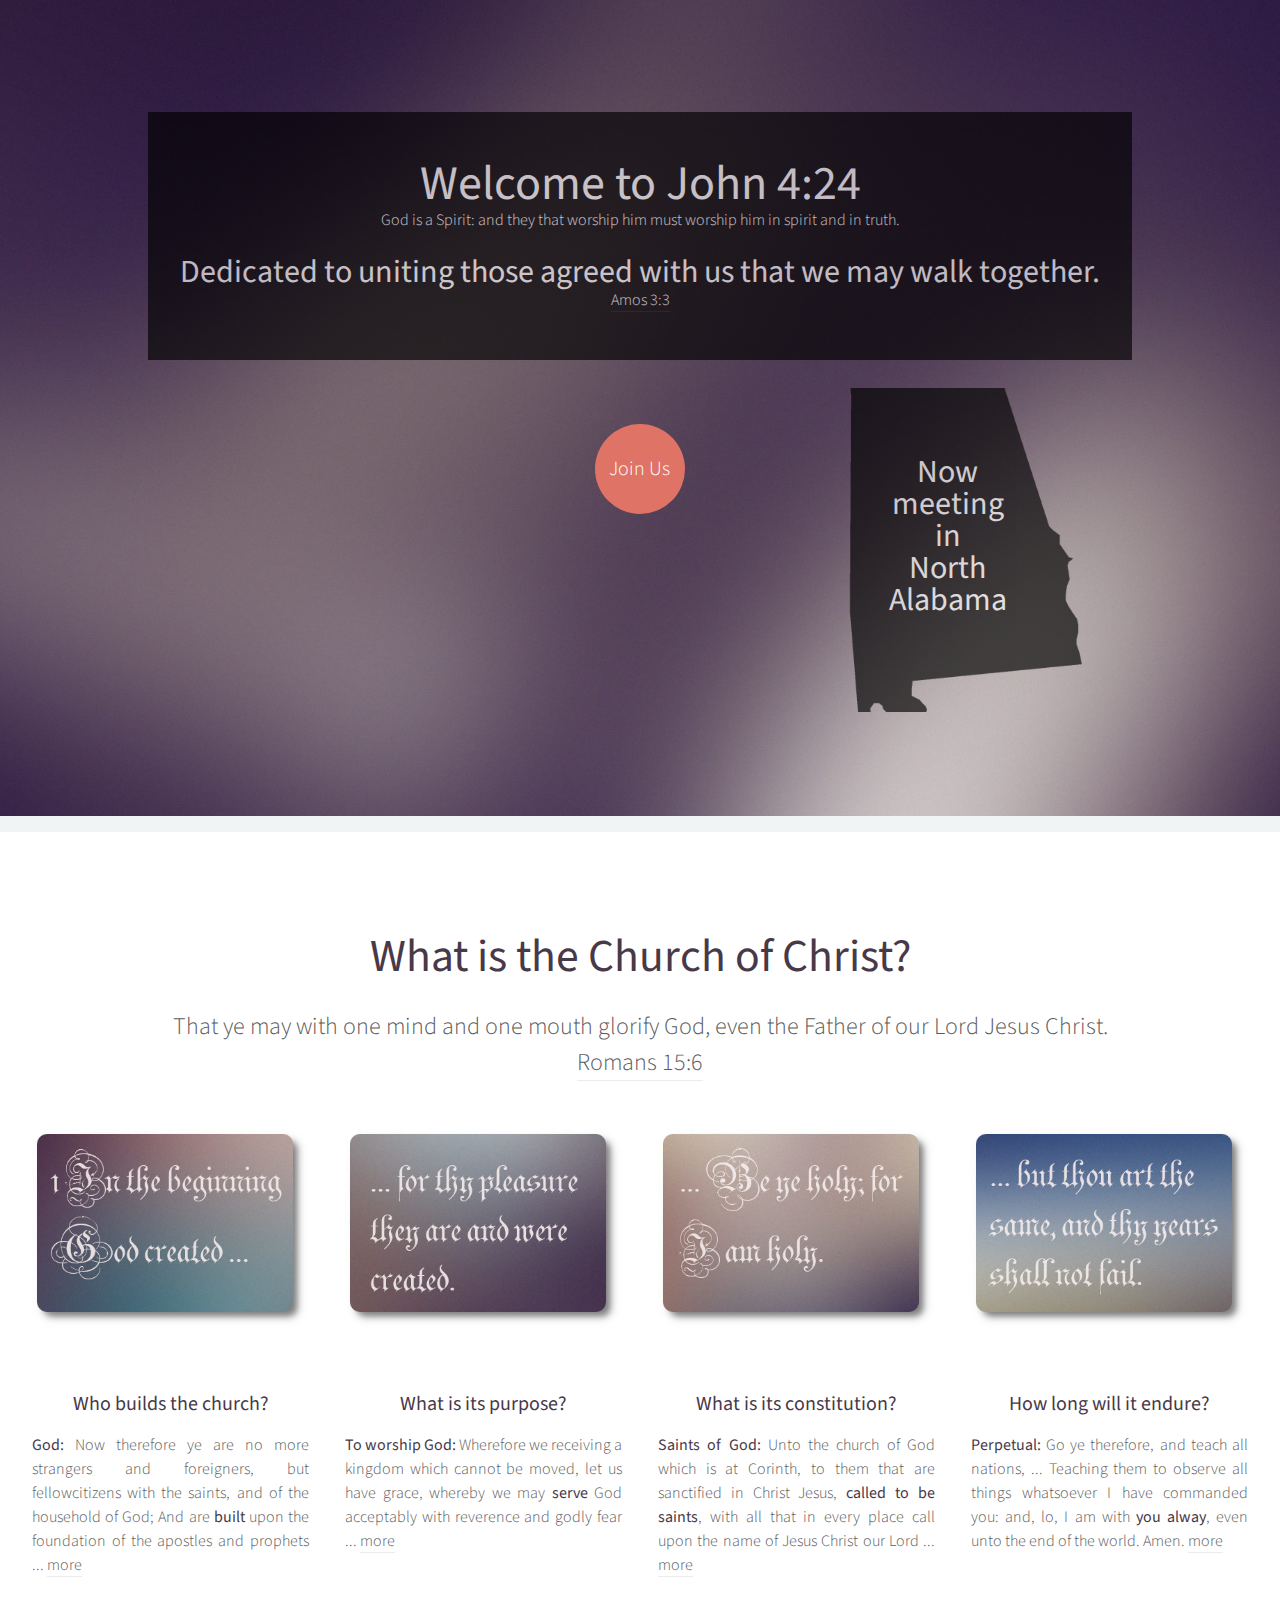
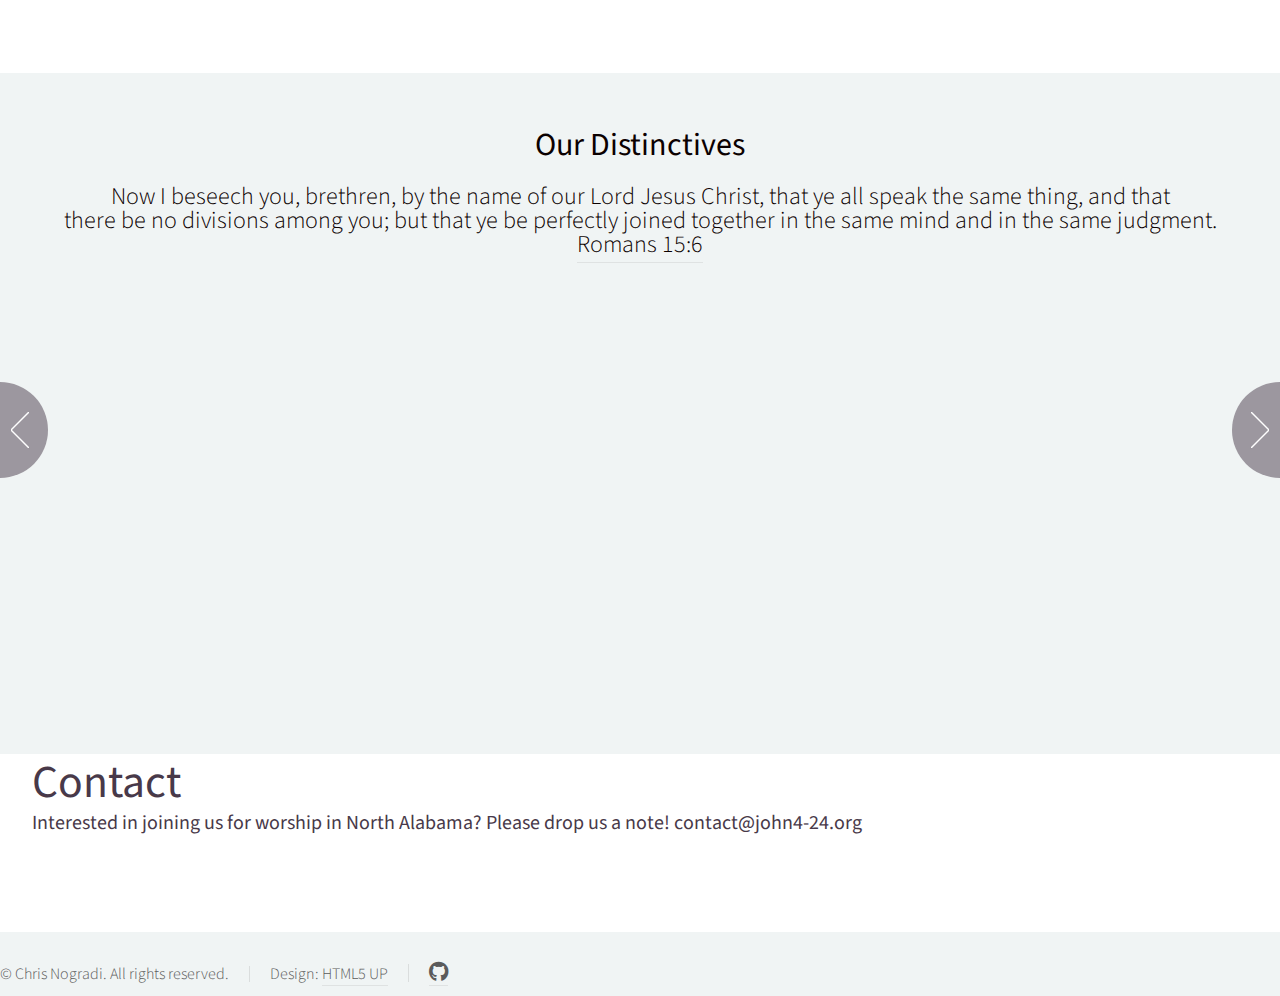
==== index.html @ f0d74b23 "Add regulative section" ====
<!DOCTYPE HTML>
<!--
	Helios by HTML5 UP
	html5up.net | @ajlkn
	Free for personal and commercial use under the CCA 3.0 license (html5up.net/license)
-->
<html>
	<head>
		<title>John 4:24</title>
		<meta charset="utf-8" />
		<meta name="viewport" content="width=device-width, initial-scale=1, user-scalable=no" />
		<link rel="stylesheet" href="assets/css/main.css" />
		<noscript><link rel="stylesheet" href="assets/css/noscript.css" /></noscript>
	</head>
	<body class="is-preload">
		<div id="page-wrapper">

			<!-- Header -->
				<header id="header">

					<!-- Inner -->
					<div class="content">
						
						<div class="inner">
						<h1><a href="index.html" id="logo">Welcome to John 4:24</a></h1>
						God is a Spirit: and they that worship him must worship him in spirit and in truth.
						<br><br>
						<h2>
						Dedicated to uniting those agreed with us that we may walk together.
						</h2>
						<a href="https://www.biblegateway.com/passage/?search=Amos%203%3A3&version=KJV">Amos 3:3</a>
						
						
						</div>
							<footer>
								

									<div class="row">	
															
										<article class="col-4 col-01-mobile special">
											<p/>
										</article>
										<article class="col-4 col-5-mobile special">
											<a href="#features" class="button circled scrolly">Join Us</a>
										</article>
										<article class="col-4 col-6-mobile special meeting">
											<h2><br>Now<br>meeting<br>in<br>North<br>Alabama<br><br><br><br></h2>
										</article>
								</div>
							</footer>
						</div>
						<br><br><br>
					</header>

				
				<!-- Features -->
				<div class="wrapper style1">
					<section id="features" class="container special">
						<header>
							<h2>What is the Church of Christ?</h2>
							<p>That ye may with one mind and one mouth glorify God, even the Father of our Lord Jesus Christ.<br>
							<a href="https://www.biblegateway.com/passage/?search=Romans%2015%3A6&version=KJV">Romans 15:6</a>
						</p>
						</header>
						<div id="hiden_articles" class="row">
							<article id="origin" class="col-3 col-12-mobile special">
								<header>
									<h3><a href="#features">Origin</a></h3>
								</header>
								<p>
									<strong>Built by God:</strong><br> 
									Now therefore ye are no more strangers and foreigners, but fellowcitizens with the saints, and of the household of God; And are <strong>built</strong> upon the foundation of the apostles and prophets, Jesus Christ himself being the chief corner stone; In whom all the building fitly framed together groweth unto an holy temple in the Lord: In whom ye also are <strong>builded</strong> together for an habitation of God through the Spirit.
									<a href="https://www.biblegateway.com/passage/?search=Ephesians%202%3A19-22&version=KJV">Ephesians 2:19-22</a><br>
									<hr>And the Lord <strong>added</strong> to the church daily such as should be saved.
									<a href="https://www.biblegateway.com/passage/?search=Acts%202%3A47&version=KJV">Acts 2:47</a><br>
									<hr>To whom coming, as unto a living stone, disallowed indeed of men, but chosen of God, and precious, Ye also, as lively stones, are <strong>built</strong> up a spiritual house, an holy priesthood, to offer up spiritual sacrifices, acceptable to God by Jesus Christ.
									<a href="https://www.biblegateway.com/passage/?search=1%20Peter%202%3A5&version=KJV">1 Peter 2:5</a><br>
									<hr>But ye are a chosen generation, a royal priesthood, an holy nation, a peculiar people; that ye should shew forth the praises of him who hath <strong>called</strong> you out of darkness into his marvellous light: Which in time past were not a people, but are now the people of God: which had not obtained mercy, but now have obtained mercy.
									<a href="https://www.biblegateway.com/passage/?search=1%20Peter%202%3A9-10&version=KJV">1 Peter 2:9-10</a><br>
									<hr>Looking unto Jesus the <strong>author</strong> and finisher of our faith;
									<a href="https://www.biblegateway.com/passage/?search=Hebrews%2012%3A2&version=KJV">Hebrews 12:2</a><br>
									<hr>For we are his workmanship, <strong>created</strong> in Christ Jesus unto good works, which God hath before ordained that we should walk in them.
									<a href="https://www.biblegateway.com/passage/?search=Ephesians%202%3A10&version=KJV">Ephesians 2:10</a><br>
								</p>
							</article>
							<article id="purpose" class="col-3 col-12-mobile special">
								<header>
									<h3><a href="#purpose">Purpose</a></h3>
								</header>
								<p>
									<strong>To worship God:</strong><br>
									Wherefore we receiving a kingdom which cannot be moved, let us have grace, whereby we may <strong>serve</strong> God acceptably with reverence and godly fear: For our God is a consuming fire.
									<a href="https://www.biblegateway.com/passage/?search=Hebrews%2012%3A28-29&version=KJV">Hebrews 12:28-29</a><br>
									<hr>But the hour cometh, and now is, when the true worshippers shall worship the Father in spirit and in truth: for the Father seeketh such to <strong>worship</strong> him. God is a Spirit: and they that worship him must worship him in spirit and in truth.
									<a href="https://www.biblegateway.com/passage/?search=John%204%3A23-24&version=KJV">John 4:23-24</a><br>
									<hr>Thou art worthy, O Lord, to receive glory and honour and power: for thou hast created all things, and <strong>for thy pleasure</strong> they are and were created.
								    <a href="https://www.biblegateway.com/passage/?search=Revelation%204%3A11&version=KJV">Revelation 4:11</a><br>
									<hr>Thou shalt worship the Lord thy God, and him only shalt thou serve.
									<a href="https://www.biblegateway.com/passage/?search=Matthew%204%3A10&version=KJV">Matthew 4:10</a><br>
									</p>
							</article>
							<article id="constitution" class="col-3 col-12-mobile special">
								<header>
									<h3><a href="#constitution">Constitution</a></h3>
								</header>
								<p>
									<strong>Saints of God:</strong><br>
									Unto the church of God which is at Corinth, to them that are sanctified in Christ Jesus, <strong>called to be saints</strong>, with all that in every place call upon the name of Jesus Christ our Lord.
									<a href="https://www.biblegateway.com/passage/?search=1%20Corinthians%201%3A2&version=KJV">1 Corinthians 1:2</a><br>
									<hr>For by grace are ye saved through faith; and that not of yourselves: it is the gift of God: Not of works, lest any man should boast. For <strong>we</strong> are his workmanship, <stong>created</stong> in Christ Jesus <strong>unto good works</strong>, which God hath before ordained that we should walk in them.
								    <a href="https://www.biblegateway.com/passage/?search=Ephesians%202%3A8-10&version=KJV">Ephesians 2:8-10</a><br>
									<hr>Now therefore ye are no more strangers and foreigners, but fellowcitizens with the <strong>saints</strong>, and of the household of God;
									<a href="https://www.biblegateway.com/passage/?search=Ephesians%202%3A19&version=KJV">Ephesians 2:19</a><br>
									<hr>Purge out therefore the old leaven, that ye may be a new lump, as <strong>ye are unleavened</strong>. For even Christ our passover is sacrificed for us: Therefore let us keep the feast, not with old leaven, neither with the leaven of malice and wickedness; but with the unleavened bread of sincerity and truth.
									<a href="https://www.biblegateway.com/passage/?search=1%20Corinthians%205%3A7-8&version=KJV">1 Corinthians 5:7-8</a><br>
								</p>
							</article>
							<article id="duration" class="col-3 col-12-mobile special">
								<header>
									<h3><a href="#duration">Duration</a></h3>
								</header>
								<p>
									<strong>Perpetual:</strong><br>
									Go ye therefore, and teach all nations, baptizing them in the name of the Father, and of the Son, and of the Holy Ghost: Teaching them to observe all things whatsoever I have commanded you: and, lo, I am with <strong>you alway</strong>, even unto the end of the world. Amen.
									<a href="https://www.biblegateway.com/passage/?search=Matthew%2028%3A19-20&version=KJV">Matthew 28:19-20</a><br>
									<hr>And I say also unto thee, That thou art Peter, and upon this rock I will build <strong>my church</strong>; and the gates of hell shall <strong>not prevail against it</strong>. And I will give unto thee the keys of the kingdom of heaven: and whatsoever thou shalt bind on earth shall be bound in heaven: and whatsoever thou shalt loose on earth shall be loosed in heaven.
									<a href="https://www.biblegateway.com/passage/?search=Matthew%2016%3A18&version=KJV">Matthew 16:18</a><br>
									<hr>After the same manner also he took the cup, when he had supped, saying, This cup is the new testament in my blood: this do ye, as oft as ye drink it, in remembrance of me. For as often as ye eat this bread, and drink this cup, ye do shew the Lord's death <strong>till he come</strong>.
									<a href="https://www.biblegateway.com/passage/?search=1%20Corithians%2011%3A25&version=KJV">1 Corinthians 11:25</a><br>
									<hr>Unto him be glory in the church by Christ Jesus throughout all ages, <strong>world without end</strong>. Amen.
									<a href="https://www.biblegateway.com/passage/?search=Ephesians%203%3A21&version=KJV">Ephesians 3:21</a><br>
									<hr>But <strong>ye</strong> are come unto mount Sion, and unto the city of the living God, the heavenly Jerusalem, and to an innumerable company of angels, To the general assembly and church of the firstborn, which are written in heaven, and to God the Judge of all, and to the spirits of just men made perfect, And to Jesus the mediator of the new covenant
									<a href="https://www.biblegateway.com/passage/?search=Hebrews%2012%3A22-24&version=KJV">Hebrews 12:22-24</a><br>
								</p>
							</article>
						</div>
						<div id="visible_articles" class="row">
							<article class="col-3 col-12-mobile special">
								<a href="#origin" class="image featured"><img src="images/origin.jpg" alt="" /></a>
								<header>
									<h3><a href="#origin">Who builds the church?</a></h3>
								</header>
								<p>
									<strong>God:</strong> 
									Now therefore ye are no more strangers and foreigners, but fellowcitizens with the saints, and of the household of God; And are <strong>built</strong> upon the foundation of the apostles and prophets ... <a href="#origin">more</a>
								</p>
							</article>
							<article id="purpose" class="col-3 col-12-mobile special">
								<a href="#purpose" class="image featured"><img src="images/worship.jpg" alt="" /></a>
								<header>
									<h3><a href="#purpose">What is its purpose?</a></h3>
								</header>
								<p>
									<strong>To worship God:</strong> Wherefore we receiving a kingdom which cannot be moved, let us have grace, whereby we may <strong>serve</strong> God acceptably with reverence and godly fear ... <a href="#purpose">more</a>
								</p>
							</article>
							<article id="constitution" class="col-3 col-12-mobile special">
								<a href="#constitution" class="image featured"><img src="images/constitution.jpg" alt="" /></a>
								<header>
									<h3><a href="#constitution">What is its constitution?</a></h3>
								</header>
								<p>
									<strong>Saints of God:</strong> Unto the church of God which is at Corinth, to them that are sanctified in Christ Jesus, <strong>called to be saints</strong>, with all that in every place call upon the name of Jesus Christ our Lord ... <a href="#constitution">more</a>
								</p>
							</article>
							<article id="duration" class="col-3 col-12-mobile special">
								<a href="#duration" class="image featured"><img src="images/duration.jpg" alt="" /></a>
								<header>
									<h3><a href="#duration">How long will it endure?</a></h3>
								</header>
								<p>
									<strong>Perpetual:</strong>
									Go ye therefore, and teach all nations, ... Teaching them to observe all things whatsoever I have commanded you: and, lo, I am with <strong>you alway</strong>, even unto the end of the world. Amen. <a href="#duration">more</a>
								</p>
							</article>
						</div>
					</section>

				</div>
				</section>
			<!-- Carousel -->
				<section class="carousel">
					<header>
						<h2>Our Distinctives</h2>
						<p>Now I beseech you, brethren, by the name of our Lord Jesus Christ, that ye all speak the same thing, and that<br>	
						   there be no divisions among you; but that ye be perfectly joined together in the same mind and in the same judgment.<br>
						<a href="https://www.biblegateway.com/passage/?search=Romans%2015%3A6&version=KJV">Romans 15:6</a>
					</p>
					</header>
					<div id="hiden_articles_2" class="row">
						<article id="regulative" class="col-3 col-12-mobile special">
							<header>
								<h3><a href="#regulative">Regulative</a></h3>
							</header>
							<p>
								<strong>How is God to be worshiped?</strong><br> 
								Wherefore we receiving a kingdom which cannot be moved, let us have grace, whereby we may serve God <strong>acceptably</strong> with <strong>reverence</strong> and <strong>godly fear</strong>: For our God is a consuming fire.
								<a href="https://www.biblegateway.com/passage/?search=Hebrews%2012%3A28-29&version=KJV">Hebrews 12:28-29</a><br>
								<hr>Take heed unto yourselves, lest ye forget the covenant of the Lord your God, which he made with you, and make you a graven image, or the likeness of any thing, which the Lord thy God hath forbidden thee. For the Lord thy God is a consuming fire, even a jealous God.
								<a href="https://www.biblegateway.com/passage/?search=Deuteronomy%204%3A23-24&version=KJV">Deuteronomy 4:23–24</a><br>
							</p>
							<p>
								<strong>Who establishes what is acceptable in God's worship?</strong><br> 
								Take heed to thyself that thou be not snared by following them, after that they be destroyed from before thee; and that thou enquire not after their gods, saying, How did these nations serve their gods? even so will I do likewise. Thou shalt not do so unto the LORD thy God: for every abomination to the LORD, which he hateth, have they done unto their gods; for even their sons and their daughters they have burnt in the fire to their gods. What thing soever I command you, observe to do it: thou shalt not add thereto, nor diminish from it.
								<a href="https://www.biblegateway.com/passage/?search=Deuteronomy%2012%3A30-32&version=KJV">Deuteronomy 12:30–32</a><br>
							</p>
							<p>
								<strong>Is God alone the object of worship?</strong><br> 
								Thou shalt have no other gods before me.
								<a href="https://www.biblegateway.com/passage/?search=Exodus%2020%3A3&version=KJV">Exodus 20:3</a><br>
								For thou shalt worship no other god: for the Lord, whose name is Jealous, is a jealous God
								<a href="https://www.biblegateway.com/passage/?search=Exodus%2034%3A14&version=KJV">Exodus 34:14</a><br>
							</p>
						</article>
					</div>
					<div class="reel">
						<article id="regulative">
							<a href="#regulative" class="image featured"><img src="images/pic01.jpg" alt="" /></a>
							<header>
								<h3><a href="#regulative">Regulative Worship</a></h3>
							</header>
							<p></p>
						</article>

						<article>
							<a href="#" class="image featured"><img src="images/pic02.jpg" alt="" /></a>
							<header>
								<h3><a href="#">Baptist Ecclesiology</a></h3>
							</header>
							<p></p>
						</article>

						<article>
							<a href="#" class="image featured"><img src="images/pic03.jpg" alt="" /></a>
							<header>
								<h3><a href="#">Doctrines of Grace</a></h3>
							</header>
							<p></p>
						</article>

						<article>
							<a href="#" class="image featured"><img src="images/pic04.jpg" alt="" /></a>
							<header>
								<h3><a href="#">Preservation of God's Word</a></h3>
							</header>
							<p></p>
						</article>

						<article>
							<a href="#" class="image featured"><img src="images/pic05.jpg" alt="" /></a>
							<header>
								<h3><a href="#">Justification By Grace Alone</a></h3>
							</header>
							<p></p>
						</article>

						<article>
							<a href="#" class="image featured"><img src="images/pic01.jpg" alt="" /></a>
							<header>
								<h3><a href="#">Called Out of the World</a></h3>
							</header>
							<p></p>
						</article>

						<article>
							<a href="#" class="image featured"><img src="images/pic02.jpg" alt="" /></a>
							<header>
								<h3><a href="#">Church Discipline</a></h3>
							</header>
							<p></p>
						</article>

						<article>
							<a href="#" class="image featured"><img src="images/pic03.jpg" alt="" /></a>
							<header>
								<h3><a href="#">Patriarchal Responsibility</a></h3>
							</header>
							<p></p>
						</article>

						<article>
							<a href="#" class="image featured"><img src="images/pic04.jpg" alt="" /></a>
							<header>
								<h3><a href="#">Confessional</a></h3>
							</header>
							<p>We use the 1689 London Baptist Confession as a summary of the faith once delivered to the saints.</p>
						</article>

						<article>
							<a href="#" class="image featured"><img src="images/pic05.jpg" alt="" /></a>
							<header>
								<h3><a href="#">Perpetuity of Moral Law</a></h3>
							</header>
							<p></p>
						</article>

						<article>
							<a href="#" class="image featured"><img src="images/pic05.jpg" alt="" /></a>
							<header>
								<h3><a href="#">Christian Liberty</a></h3>
							</header>
							<p></p>
						</article>

					</div>
				</section>

			<!-- Main -->

			
				<div class="wrapper style2">

					<article id="main" class="container special">
						<h2 class="major">Contact</h2>
						<h3>Interested in joining us for worship in North Alabama? Please drop us a note!
						  <a href = "mailto: contact@john4-24.org">  contact@john4-24.org</a>
						</h3>
					</article>
				</div>
				<!-- Copyright -->
				<div class="copyright">
					<ul class="menu">
						<li>&copy; Chris Nogradi. All rights reserved.</li><li>Design: <a href="http://html5up.net">HTML5 UP</a></li><li><a href="https://github.com/cnogradi/john4_24" class="icon brands fa-github"><span class="label">GitHub</span></a></li>
					</ul>
				</div>

		<!-- Scripts -->
			<script src="assets/js/jquery.min.js"></script>
			<script src="assets/js/jquery.dropotron.min.js"></script>
			<script src="assets/js/jquery.scrolly.min.js"></script>
			<script src="assets/js/jquery.scrollex.min.js"></script>
			<script src="assets/js/browser.min.js"></script>
			<script src="assets/js/breakpoints.min.js"></script>
			<script src="assets/js/util.js"></script>
			<script src="assets/js/main.js"></script>

	</body>
</html>
---- assets/css/main.css ----
@import url("https://fonts.googleapis.com/css?family=Source+Sans+Pro:300,300italic,400,400italic,600");
@import url("fontawesome-all.min.css");

/*
	Helios by HTML5 UP
	html5up.net | @ajlkn
	Free for personal and commercial use under the CCA 3.0 license (html5up.net/license)
*/

html, body, div, span, applet, object,
iframe, h1, h2, h3, h4, h5, h6, p, blockquote,
pre, a, abbr, acronym, address, big, cite,
code, del, dfn, em, img, ins, kbd, q, s, samp,
small, strike, strong, sub, sup, tt, var, b,
u, i, center, dl, dt, dd, ol, ul, li, fieldset,
form, label, legend, table, caption, tbody,
tfoot, thead, tr, th, td, article, aside,
canvas, details, embed, figure, figcaption,
footer, header, hgroup, menu, nav, output, ruby,
section, summary, time, mark, audio, video {
	margin: 0;
	padding: 0;
	border: 0;
	font-size: 100%;
	font: inherit;
	vertical-align: baseline;}

article, aside, details, figcaption, figure,
footer, header, hgroup, menu, nav, section {
	display: block;}

body {
	line-height: 1;
}

ol, ul {
	list-style: none;
}

blockquote, q {
	quotes: none;
}

	blockquote:before, blockquote:after, q:before, q:after {
		content: '';
		content: none;
	}

table {
	border-collapse: collapse;
	border-spacing: 0;
}

body {
	-webkit-text-size-adjust: none;
}

mark {
	background-color: transparent;
	color: inherit;
}

input::-moz-focus-inner {
	border: 0;
	padding: 0;
}

input, select, textarea {
	-moz-appearance: none;
	-webkit-appearance: none;
	-ms-appearance: none;
	appearance: none;
}

/* Basic */

	html {
		box-sizing: border-box;
	}

	*, *:before, *:after {
		box-sizing: inherit;
	}

	body {
		background: #f0f4f4;
		color: #5b5b5b;
		font-size: 15pt;
		line-height: 1.85em;
		font-family: 'Source Sans Pro', sans-serif;
		font-weight: 300;
	}

		body.is-preload *, body.is-preload *:before, body.is-preload *:after {
			-moz-animation: none !important;
			-webkit-animation: none !important;
			-ms-animation: none !important;
			animation: none !important;
			-moz-transition: none !important;
			-webkit-transition: none !important;
			-ms-transition: none !important;
			transition: none !important;
		}

	input, textarea, select {
		font-size: 15pt;
		line-height: 1.85em;
		font-family: 'Source Sans Pro', sans-serif;
		font-weight: 300;
	}

	h1, h2, h3, h4, h5, h6 {
		font-weight: 400;
		color: #483949;
		line-height: 1.25em;
	}

	h1 a, h2 a, h3 a, h4 a, h5 a, h6 a {
		color: inherit;
		text-decoration: none;
		border-bottom-color: transparent;
	}

	h1 strong, h2 strong, h3 strong, h4 strong, h5 strong, h6 strong {
		font-weight: 600;
	}

	h2 {
		font-size: 2.85em;
	}

	h3 {
		font-size: 1.25em;
	}

	h4 {
		font-size: 1em;
		margin: 0 0 0.25em 0;
	}

	strong, b {
		font-weight: 400;
		color: #483949;
	}

	em, i {
		font-style: italic;
	}

	a {
		color: inherit;
		border-bottom: solid 1px rgba(128, 128, 128, 0.15);
		text-decoration: none;
		-moz-transition: background-color 0.35s ease-in-out, color 0.35s ease-in-out, border-bottom-color 0.35s ease-in-out;
		-webkit-transition: background-color 0.35s ease-in-out, color 0.35s ease-in-out, border-bottom-color 0.35s ease-in-out;
		-ms-transition: background-color 0.35s ease-in-out, color 0.35s ease-in-out, border-bottom-color 0.35s ease-in-out;
		transition: background-color 0.35s ease-in-out, color 0.35s ease-in-out, border-bottom-color 0.35s ease-in-out;
	}

		a:hover {
			color: #ef8376;
			border-bottom-color: transparent;
		}

	sub {
		position: relative;
		top: 0.5em;
		font-size: 0.8em;
	}

	sup {
		position: relative;
		top: -0.5em;
		font-size: 0.8em;
	}

	blockquote {
		border-left: solid 0.5em #ddd;
		padding: 1em 0 1em 2em;
		font-style: italic;
	}

	p, ul, ol, dl, table {
		margin-bottom: 1em;
	}

	p {
		text-align: justify;
	}

	br.clear {
		clear: both;
	}

	hr {
		position: relative;
		display: block;
		border: 0;
		top: 4.5em;
		margin-bottom: 9em;
		height: 6px;
		border-top: solid 1px rgba(128, 128, 128, 0.2);
		border-bottom: solid 1px rgba(128, 128, 128, 0.2);
	}

		hr:before, hr:after {
			content: '';
			position: absolute;
			top: -8px;
			display: block;
			width: 1px;
			height: 21px;
			background: rgba(128, 128, 128, 0.2);
		}

		hr:before {
			left: -1px;
		}

		hr:after {
			right: -1px;
		}

	.timestamp {
		color: rgba(128, 128, 128, 0.75);
		font-size: 0.8em;
	}

/* Container */

	.container {
		margin: 0 auto;
		max-width: 100%;
		width: 1400px;
	}

		@media screen and (max-width: 1680px) {

			.container {
				width: 1200px;
			}

		}

		@media screen and (max-width: 1280px) {

			.container {
				width: 100%;
			}

		}

		@media screen and (max-width: 960px) {

			.container {
				width: 100%;
			}

		}

		@media screen and (max-width: 840px) {

			.container {
				width: 100%;
			}

		}

		@media screen and (max-width: 736px) {

			.container {
				width: 100%;
			}

		}

/* Row */

	.row {
		display: flex;
		flex-wrap: wrap;
		box-sizing: border-box;
		align-items: stretch;
	}

		.row > * {
			box-sizing: border-box;
		}

		.row.gtr-uniform > * > :last-child {
			margin-bottom: 0;
		}

		.row.aln-left {
			justify-content: flex-start;
		}

		.row.aln-center {
			justify-content: center;
		}

		.row.aln-right {
			justify-content: flex-end;
		}

		.row.aln-top {
			align-items: flex-start;
		}

		.row.aln-middle {
			align-items: center;
		}

		.row.aln-bottom {
			align-items: flex-end;
		}

		.row > .imp {
			order: -1;
		}

		.row > .col-1 {
			width: 8.33333%;
		}

		.row > .off-1 {
			margin-left: 8.33333%;
		}

		.row > .col-2 {
			width: 16.66667%;
		}

		.row > .off-2 {
			margin-left: 16.66667%;
		}

		.row > .col-3 {
			width: 25%;
		}

		.row > .off-3 {
			margin-left: 25%;
		}

		.row > .col-4 {
			width: 33.33333%;
		}

		.row > .off-4 {
			margin-left: 33.33333%;
		}

		.row > .col-5 {
			width: 41.66667%;
		}

		.row > .off-5 {
			margin-left: 41.66667%;
		}

		.row > .col-6 {
			width: 50%;
		}

		.row > .off-6 {
			margin-left: 50%;
		}

		.row > .col-7 {
			width: 58.33333%;
		}

		.row > .off-7 {
			margin-left: 58.33333%;
		}

		.row > .col-8 {
			width: 66.66667%;
		}

		.row > .off-8 {
			margin-left: 66.66667%;
		}

		.row > .col-9 {
			width: 75%;
		}

		.row > .off-9 {
			margin-left: 75%;
		}

		.row > .col-10 {
			width: 83.33333%;
		}

		.row > .off-10 {
			margin-left: 83.33333%;
		}

		.row > .col-11 {
			width: 91.66667%;
		}

		.row > .off-11 {
			margin-left: 91.66667%;
		}

		.row > .col-12 {
			width: 100%;
		}

		.row > .off-12 {
			margin-left: 100%;
		}

		.row.gtr-0 {
			margin-top: 0px;
			margin-left: 0px;
		}

			.row.gtr-0 > * {
				padding: 0px 0 0 0px;
			}

			.row.gtr-0.gtr-uniform {
				margin-top: 0px;
			}

				.row.gtr-0.gtr-uniform > * {
					padding-top: 0px;
				}

		.row.gtr-25 {
			margin-top: -10px;
			margin-left: -10px;
		}

			.row.gtr-25 > * {
				padding: 10px 0 0 10px;
			}

			.row.gtr-25.gtr-uniform {
				margin-top: -10px;
			}

				.row.gtr-25.gtr-uniform > * {
					padding-top: 10px;
				}

		.row.gtr-50 {
			margin-top: -20px;
			margin-left: -20px;
		}

			.row.gtr-50 > * {
				padding: 20px 0 0 20px;
			}

			.row.gtr-50.gtr-uniform {
				margin-top: -20px;
			}

				.row.gtr-50.gtr-uniform > * {
					padding-top: 20px;
				}

		.row {
			margin-top: -40px;
			margin-left: -40px;
		}

			.row > * {
				padding: 40px 0 0 40px;
			}

			.row.gtr-uniform {
				margin-top: -40px;
			}

				.row.gtr-uniform > * {
					padding-top: 40px;
				}

		.row.gtr-150 {
			margin-top: -60px;
			margin-left: -60px;
		}

			.row.gtr-150 > * {
				padding: 60px 0 0 60px;
			}

			.row.gtr-150.gtr-uniform {
				margin-top: -60px;
			}

				.row.gtr-150.gtr-uniform > * {
					padding-top: 60px;
				}

		.row.gtr-200 {
			margin-top: -80px;
			margin-left: -80px;
		}

			.row.gtr-200 > * {
				padding: 80px 0 0 80px;
			}

			.row.gtr-200.gtr-uniform {
				margin-top: -80px;
			}

				.row.gtr-200.gtr-uniform > * {
					padding-top: 80px;
				}

		@media screen and (max-width: 1680px) {

			.row {
				display: flex;
				flex-wrap: wrap;
				box-sizing: border-box;
				align-items: stretch;
			}

				.row > * {
					box-sizing: border-box;
				}

				.row.gtr-uniform > * > :last-child {
					margin-bottom: 0;
				}

				.row.aln-left {
					justify-content: flex-start;
				}

				.row.aln-center {
					justify-content: center;
				}

				.row.aln-right {
					justify-content: flex-end;
				}

				.row.aln-top {
					align-items: flex-start;
				}

				.row.aln-middle {
					align-items: center;
				}

				.row.aln-bottom {
					align-items: flex-end;
				}

				.row > .imp-wide {
					order: -1;
				}

				.row > .col-1-wide {
					width: 8.33333%;
				}

				.row > .off-1-wide {
					margin-left: 8.33333%;
				}

				.row > .col-2-wide {
					width: 16.66667%;
				}

				.row > .off-2-wide {
					margin-left: 16.66667%;
				}

				.row > .col-3-wide {
					width: 25%;
				}

				.row > .off-3-wide {
					margin-left: 25%;
				}

				.row > .col-4-wide {
					width: 33.33333%;
				}

				.row > .off-4-wide {
					margin-left: 33.33333%;
				}

				.row > .col-5-wide {
					width: 41.66667%;
				}

				.row > .off-5-wide {
					margin-left: 41.66667%;
				}

				.row > .col-6-wide {
					width: 50%;
				}

				.row > .off-6-wide {
					margin-left: 50%;
				}

				.row > .col-7-wide {
					width: 58.33333%;
				}

				.row > .off-7-wide {
					margin-left: 58.33333%;
				}

				.row > .col-8-wide {
					width: 66.66667%;
				}

				.row > .off-8-wide {
					margin-left: 66.66667%;
				}

				.row > .col-9-wide {
					width: 75%;
				}

				.row > .off-9-wide {
					margin-left: 75%;
				}

				.row > .col-10-wide {
					width: 83.33333%;
				}

				.row > .off-10-wide {
					margin-left: 83.33333%;
				}

				.row > .col-11-wide {
					width: 91.66667%;
				}

				.row > .off-11-wide {
					margin-left: 91.66667%;
				}

				.row > .col-12-wide {
					width: 100%;
				}

				.row > .off-12-wide {
					margin-left: 100%;
				}

				.row.gtr-0 {
					margin-top: 0px;
					margin-left: 0px;
				}

					.row.gtr-0 > * {
						padding: 0px 0 0 0px;
					}

					.row.gtr-0.gtr-uniform {
						margin-top: 0px;
					}

						.row.gtr-0.gtr-uniform > * {
							padding-top: 0px;
						}

				.row.gtr-25 {
					margin-top: -10px;
					margin-left: -10px;
				}

					.row.gtr-25 > * {
						padding: 10px 0 0 10px;
					}

					.row.gtr-25.gtr-uniform {
						margin-top: -10px;
					}

						.row.gtr-25.gtr-uniform > * {
							padding-top: 10px;
						}

				.row.gtr-50 {
					margin-top: -20px;
					margin-left: -20px;
				}

					.row.gtr-50 > * {
						padding: 20px 0 0 20px;
					}

					.row.gtr-50.gtr-uniform {
						margin-top: -20px;
					}

						.row.gtr-50.gtr-uniform > * {
							padding-top: 20px;
						}

				.row {
					margin-top: -40px;
					margin-left: -40px;
				}

					.row > * {
						padding: 40px 0 0 40px;
					}

					.row.gtr-uniform {
						margin-top: -40px;
					}

						.row.gtr-uniform > * {
							padding-top: 40px;
						}

				.row.gtr-150 {
					margin-top: -60px;
					margin-left: -60px;
				}

					.row.gtr-150 > * {
						padding: 60px 0 0 60px;
					}

					.row.gtr-150.gtr-uniform {
						margin-top: -60px;
					}

						.row.gtr-150.gtr-uniform > * {
							padding-top: 60px;
						}

				.row.gtr-200 {
					margin-top: -80px;
					margin-left: -80px;
				}

					.row.gtr-200 > * {
						padding: 80px 0 0 80px;
					}

					.row.gtr-200.gtr-uniform {
						margin-top: -80px;
					}

						.row.gtr-200.gtr-uniform > * {
							padding-top: 80px;
						}

		}

		@media screen and (max-width: 1280px) {

			.row {
				display: flex;
				flex-wrap: wrap;
				box-sizing: border-box;
				align-items: stretch;
			}

				.row > * {
					box-sizing: border-box;
				}

				.row.gtr-uniform > * > :last-child {
					margin-bottom: 0;
				}

				.row.aln-left {
					justify-content: flex-start;
				}

				.row.aln-center {
					justify-content: center;
				}

				.row.aln-right {
					justify-content: flex-end;
				}

				.row.aln-top {
					align-items: flex-start;
				}

				.row.aln-middle {
					align-items: center;
				}

				.row.aln-bottom {
					align-items: flex-end;
				}

				.row > .imp-normal {
					order: -1;
				}

				.row > .col-1-normal {
					width: 8.33333%;
				}

				.row > .off-1-normal {
					margin-left: 8.33333%;
				}

				.row > .col-2-normal {
					width: 16.66667%;
				}

				.row > .off-2-normal {
					margin-left: 16.66667%;
				}

				.row > .col-3-normal {
					width: 25%;
				}

				.row > .off-3-normal {
					margin-left: 25%;
				}

				.row > .col-4-normal {
					width: 33.33333%;
				}

				.row > .off-4-normal {
					margin-left: 33.33333%;
				}

				.row > .col-5-normal {
					width: 41.66667%;
				}

				.row > .off-5-normal {
					margin-left: 41.66667%;
				}

				.row > .col-6-normal {
					width: 50%;
				}

				.row > .off-6-normal {
					margin-left: 50%;
				}

				.row > .col-7-normal {
					width: 58.33333%;
				}

				.row > .off-7-normal {
					margin-left: 58.33333%;
				}

				.row > .col-8-normal {
					width: 66.66667%;
				}

				.row > .off-8-normal {
					margin-left: 66.66667%;
				}

				.row > .col-9-normal {
					width: 75%;
				}

				.row > .off-9-normal {
					margin-left: 75%;
				}

				.row > .col-10-normal {
					width: 83.33333%;
				}

				.row > .off-10-normal {
					margin-left: 83.33333%;
				}

				.row > .col-11-normal {
					width: 91.66667%;
				}

				.row > .off-11-normal {
					margin-left: 91.66667%;
				}

				.row > .col-12-normal {
					width: 100%;
				}

				.row > .off-12-normal {
					margin-left: 100%;
				}

				.row.gtr-0 {
					margin-top: 0px;
					margin-left: 0px;
				}

					.row.gtr-0 > * {
						padding: 0px 0 0 0px;
					}

					.row.gtr-0.gtr-uniform {
						margin-top: 0px;
					}

						.row.gtr-0.gtr-uniform > * {
							padding-top: 0px;
						}

				.row.gtr-25 {
					margin-top: -9px;
					margin-left: -9px;
				}

					.row.gtr-25 > * {
						padding: 9px 0 0 9px;
					}

					.row.gtr-25.gtr-uniform {
						margin-top: -9px;
					}

						.row.gtr-25.gtr-uniform > * {
							padding-top: 9px;
						}

				.row.gtr-50 {
					margin-top: -18px;
					margin-left: -18px;
				}

					.row.gtr-50 > * {
						padding: 18px 0 0 18px;
					}

					.row.gtr-50.gtr-uniform {
						margin-top: -18px;
					}

						.row.gtr-50.gtr-uniform > * {
							padding-top: 18px;
						}

				.row {
					margin-top: -36px;
					margin-left: -36px;
				}

					.row > * {
						padding: 36px 0 0 36px;
					}

					.row.gtr-uniform {
						margin-top: -36px;
					}

						.row.gtr-uniform > * {
							padding-top: 36px;
						}

				.row.gtr-150 {
					margin-top: -54px;
					margin-left: -54px;
				}

					.row.gtr-150 > * {
						padding: 54px 0 0 54px;
					}

					.row.gtr-150.gtr-uniform {
						margin-top: -54px;
					}

						.row.gtr-150.gtr-uniform > * {
							padding-top: 54px;
						}

				.row.gtr-200 {
					margin-top: -72px;
					margin-left: -72px;
				}

					.row.gtr-200 > * {
						padding: 72px 0 0 72px;
					}

					.row.gtr-200.gtr-uniform {
						margin-top: -72px;
					}

						.row.gtr-200.gtr-uniform > * {
							padding-top: 72px;
						}

		}

		@media screen and (max-width: 960px) {

			.row {
				display: flex;
				flex-wrap: wrap;
				box-sizing: border-box;
				align-items: stretch;
			}

				.row > * {
					box-sizing: border-box;
				}

				.row.gtr-uniform > * > :last-child {
					margin-bottom: 0;
				}

				.row.aln-left {
					justify-content: flex-start;
				}

				.row.aln-center {
					justify-content: center;
				}

				.row.aln-right {
					justify-content: flex-end;
				}

				.row.aln-top {
					align-items: flex-start;
				}

				.row.aln-middle {
					align-items: center;
				}

				.row.aln-bottom {
					align-items: flex-end;
				}

				.row > .imp-narrow {
					order: -1;
				}

				.row > .col-1-narrow {
					width: 8.33333%;
				}

				.row > .off-1-narrow {
					margin-left: 8.33333%;
				}

				.row > .col-2-narrow {
					width: 16.66667%;
				}

				.row > .off-2-narrow {
					margin-left: 16.66667%;
				}

				.row > .col-3-narrow {
					width: 25%;
				}

				.row > .off-3-narrow {
					margin-left: 25%;
				}

				.row > .col-4-narrow {
					width: 33.33333%;
				}

				.row > .off-4-narrow {
					margin-left: 33.33333%;
				}

				.row > .col-5-narrow {
					width: 41.66667%;
				}

				.row > .off-5-narrow {
					margin-left: 41.66667%;
				}

				.row > .col-6-narrow {
					width: 50%;
				}

				.row > .off-6-narrow {
					margin-left: 50%;
				}

				.row > .col-7-narrow {
					width: 58.33333%;
				}

				.row > .off-7-narrow {
					margin-left: 58.33333%;
				}

				.row > .col-8-narrow {
					width: 66.66667%;
				}

				.row > .off-8-narrow {
					margin-left: 66.66667%;
				}

				.row > .col-9-narrow {
					width: 75%;
				}

				.row > .off-9-narrow {
					margin-left: 75%;
				}

				.row > .col-10-narrow {
					width: 83.33333%;
				}

				.row > .off-10-narrow {
					margin-left: 83.33333%;
				}

				.row > .col-11-narrow {
					width: 91.66667%;
				}

				.row > .off-11-narrow {
					margin-left: 91.66667%;
				}

				.row > .col-12-narrow {
					width: 100%;
				}

				.row > .off-12-narrow {
					margin-left: 100%;
				}

				.row.gtr-0 {
					margin-top: 0px;
					margin-left: 0px;
				}

					.row.gtr-0 > * {
						padding: 0px 0 0 0px;
					}

					.row.gtr-0.gtr-uniform {
						margin-top: 0px;
					}

						.row.gtr-0.gtr-uniform > * {
							padding-top: 0px;
						}

				.row.gtr-25 {
					margin-top: -8px;
					margin-left: -8px;
				}

					.row.gtr-25 > * {
						padding: 8px 0 0 8px;
					}

					.row.gtr-25.gtr-uniform {
						margin-top: -8px;
					}

						.row.gtr-25.gtr-uniform > * {
							padding-top: 8px;
						}

				.row.gtr-50 {
					margin-top: -16px;
					margin-left: -16px;
				}

					.row.gtr-50 > * {
						padding: 16px 0 0 16px;
					}

					.row.gtr-50.gtr-uniform {
						margin-top: -16px;
					}

						.row.gtr-50.gtr-uniform > * {
							padding-top: 16px;
						}

				.row {
					margin-top: -32px;
					margin-left: -32px;
				}

					.row > * {
						padding: 32px 0 0 32px;
					}

					.row.gtr-uniform {
						margin-top: -32px;
					}

						.row.gtr-uniform > * {
							padding-top: 32px;
						}

				.row.gtr-150 {
					margin-top: -48px;
					margin-left: -48px;
				}

					.row.gtr-150 > * {
						padding: 48px 0 0 48px;
					}

					.row.gtr-150.gtr-uniform {
						margin-top: -48px;
					}

						.row.gtr-150.gtr-uniform > * {
							padding-top: 48px;
						}

				.row.gtr-200 {
					margin-top: -64px;
					margin-left: -64px;
				}

					.row.gtr-200 > * {
						padding: 64px 0 0 64px;
					}

					.row.gtr-200.gtr-uniform {
						margin-top: -64px;
					}

						.row.gtr-200.gtr-uniform > * {
							padding-top: 64px;
						}

		}

		@media screen and (max-width: 840px) {

			.row {
				display: flex;
				flex-wrap: wrap;
				box-sizing: border-box;
				align-items: stretch;
			}

				.row > * {
					box-sizing: border-box;
				}

				.row.gtr-uniform > * > :last-child {
					margin-bottom: 0;
				}

				.row.aln-left {
					justify-content: flex-start;
				}

				.row.aln-center {
					justify-content: center;
				}

				.row.aln-right {
					justify-content: flex-end;
				}

				.row.aln-top {
					align-items: flex-start;
				}

				.row.aln-middle {
					align-items: center;
				}

				.row.aln-bottom {
					align-items: flex-end;
				}

				.row > .imp-narrower {
					order: -1;
				}

				.row > .col-1-narrower {
					width: 8.33333%;
				}

				.row > .off-1-narrower {
					margin-left: 8.33333%;
				}

				.row > .col-2-narrower {
					width: 16.66667%;
				}

				.row > .off-2-narrower {
					margin-left: 16.66667%;
				}

				.row > .col-3-narrower {
					width: 25%;
				}

				.row > .off-3-narrower {
					margin-left: 25%;
				}

				.row > .col-4-narrower {
					width: 33.33333%;
				}

				.row > .off-4-narrower {
					margin-left: 33.33333%;
				}

				.row > .col-5-narrower {
					width: 41.66667%;
				}

				.row > .off-5-narrower {
					margin-left: 41.66667%;
				}

				.row > .col-6-narrower {
					width: 50%;
				}

				.row > .off-6-narrower {
					margin-left: 50%;
				}

				.row > .col-7-narrower {
					width: 58.33333%;
				}

				.row > .off-7-narrower {
					margin-left: 58.33333%;
				}

				.row > .col-8-narrower {
					width: 66.66667%;
				}

				.row > .off-8-narrower {
					margin-left: 66.66667%;
				}

				.row > .col-9-narrower {
					width: 75%;
				}

				.row > .off-9-narrower {
					margin-left: 75%;
				}

				.row > .col-10-narrower {
					width: 83.33333%;
				}

				.row > .off-10-narrower {
					margin-left: 83.33333%;
				}

				.row > .col-11-narrower {
					width: 91.66667%;
				}

				.row > .off-11-narrower {
					margin-left: 91.66667%;
				}

				.row > .col-12-narrower {
					width: 100%;
				}

				.row > .off-12-narrower {
					margin-left: 100%;
				}

				.row.gtr-0 {
					margin-top: 0px;
					margin-left: 0px;
				}

					.row.gtr-0 > * {
						padding: 0px 0 0 0px;
					}

					.row.gtr-0.gtr-uniform {
						margin-top: 0px;
					}

						.row.gtr-0.gtr-uniform > * {
							padding-top: 0px;
						}

				.row.gtr-25 {
					margin-top: -8px;
					margin-left: -8px;
				}

					.row.gtr-25 > * {
						padding: 8px 0 0 8px;
					}

					.row.gtr-25.gtr-uniform {
						margin-top: -8px;
					}

						.row.gtr-25.gtr-uniform > * {
							padding-top: 8px;
						}

				.row.gtr-50 {
					margin-top: -16px;
					margin-left: -16px;
				}

					.row.gtr-50 > * {
						padding: 16px 0 0 16px;
					}

					.row.gtr-50.gtr-uniform {
						margin-top: -16px;
					}

						.row.gtr-50.gtr-uniform > * {
							padding-top: 16px;
						}

				.row {
					margin-top: -32px;
					margin-left: -32px;
				}

					.row > * {
						padding: 32px 0 0 32px;
					}

					.row.gtr-uniform {
						margin-top: -32px;
					}

						.row.gtr-uniform > * {
							padding-top: 32px;
						}

				.row.gtr-150 {
					margin-top: -48px;
					margin-left: -48px;
				}

					.row.gtr-150 > * {
						padding: 48px 0 0 48px;
					}

					.row.gtr-150.gtr-uniform {
						margin-top: -48px;
					}

						.row.gtr-150.gtr-uniform > * {
							padding-top: 48px;
						}

				.row.gtr-200 {
					margin-top: -64px;
					margin-left: -64px;
				}

					.row.gtr-200 > * {
						padding: 64px 0 0 64px;
					}

					.row.gtr-200.gtr-uniform {
						margin-top: -64px;
					}

						.row.gtr-200.gtr-uniform > * {
							padding-top: 64px;
						}

		}

		@media screen and (max-width: 736px) {

			.row {
				display: flex;
				flex-wrap: wrap;
				box-sizing: border-box;
				align-items: stretch;
			}

				.row > * {
					box-sizing: border-box;
				}

				.row.gtr-uniform > * > :last-child {
					margin-bottom: 0;
				}

				.row.aln-left {
					justify-content: flex-start;
				}

				.row.aln-center {
					justify-content: center;
				}

				.row.aln-right {
					justify-content: flex-end;
				}

				.row.aln-top {
					align-items: flex-start;
				}

				.row.aln-middle {
					align-items: center;
				}

				.row.aln-bottom {
					align-items: flex-end;
				}

				.row > .imp-mobile {
					order: -1;
				}

				.row > .col-01-mobile {
					width: 0.1%;
				}

				.row > .col-1-mobile {
					width: 8.33333%;
				}

				.row > .off-1-mobile {
					margin-left: 8.33333%;
				}

				.row > .col-2-mobile {
					width: 16.66667%;
				}

				.row > .off-2-mobile {
					margin-left: 16.66667%;
				}

				.row > .col-3-mobile {
					width: 25%;
				}

				.row > .off-3-mobile {
					margin-left: 25%;
				}

				.row > .col-4-mobile {
					width: 33.33333%;
				}

				.row > .off-4-mobile {
					margin-left: 33.33333%;
				}

				.row > .col-5-mobile {
					width: 41.66667%;
				}

				.row > .off-5-mobile {
					margin-left: 41.66667%;
				}

				.row > .col-6-mobile {
					width: 50%;
				}

				.row > .off-6-mobile {
					margin-left: 50%;
				}

				.row > .col-7-mobile {
					width: 58.33333%;
				}

				.row > .off-7-mobile {
					margin-left: 58.33333%;
				}

				.row > .col-8-mobile {
					width: 66.66667%;
				}

				.row > .off-8-mobile {
					margin-left: 66.66667%;
				}

				.row > .col-9-mobile {
					width: 75%;
				}

				.row > .off-9-mobile {
					margin-left: 75%;
				}

				.row > .col-10-mobile {
					width: 83.33333%;
				}

				.row > .off-10-mobile {
					margin-left: 83.33333%;
				}

				.row > .col-11-mobile {
					width: 91.66667%;
				}

				.row > .off-11-mobile {
					margin-left: 91.66667%;
				}

				.row > .col-12-mobile {
					width: 100%;
				}

				.row > .off-12-mobile {
					margin-left: 100%;
				}

				.row.gtr-0 {
					margin-top: 0px;
					margin-left: 0px;
				}

					.row.gtr-0 > * {
						padding: 0px 0 0 0px;
					}

					.row.gtr-0.gtr-uniform {
						margin-top: 0px;
					}

						.row.gtr-0.gtr-uniform > * {
							padding-top: 0px;
						}

				.row.gtr-25 {
					margin-top: -5px;
					margin-left: -5px;
				}

					.row.gtr-25 > * {
						padding: 5px 0 0 5px;
					}

					.row.gtr-25.gtr-uniform {
						margin-top: -5px;
					}

						.row.gtr-25.gtr-uniform > * {
							padding-top: 5px;
						}

				.row.gtr-50 {
					margin-top: -10px;
					margin-left: -10px;
				}

					.row.gtr-50 > * {
						padding: 10px 0 0 10px;
					}

					.row.gtr-50.gtr-uniform {
						margin-top: -10px;
					}

						.row.gtr-50.gtr-uniform > * {
							padding-top: 10px;
						}

				.row {
					margin-top: -20px;
					margin-left: -20px;
				}

					.row > * {
						padding: 20px 0 0 20px;
					}

					.row.gtr-uniform {
						margin-top: -20px;
					}

						.row.gtr-uniform > * {
							padding-top: 20px;
						}

				.row.gtr-150 {
					margin-top: -30px;
					margin-left: -30px;
				}

					.row.gtr-150 > * {
						padding: 30px 0 0 30px;
					}

					.row.gtr-150.gtr-uniform {
						margin-top: -30px;
					}

						.row.gtr-150.gtr-uniform > * {
							padding-top: 30px;
						}

				.row.gtr-200 {
					margin-top: -40px;
					margin-left: -40px;
				}

					.row.gtr-200 > * {
						padding: 40px 0 0 40px;
					}

					.row.gtr-200.gtr-uniform {
						margin-top: -40px;
					}

						.row.gtr-200.gtr-uniform > * {
							padding-top: 40px;
						}

		}

/* Sections/Article */

	section, article {
		margin-bottom: 3em;
	}

		section > :last-child, section:last-child, article > :last-child, article:last-child {
			margin-bottom: 0;
		}

		section.special > header, section.special > footer, article.special > header, article.special > footer {
			text-align: center;
		}

	.row > section, .row > article {
		margin-bottom: 0;
	}

	header {
		margin: 0 0 1em 0;
	}

		header > p {
			display: block;
			font-size: 1.5em;
			margin: 1em 0 2em 0;
			line-height: 1.5em;
			text-align: inherit;
		}

	footer {
		margin: 2.5em 0 0 0;
	}

/* Image */

	.image {
		position: relative;
		display: inline-block;
		border: 0;
		outline: 0;
	}

		.image img {
			display: block;
			width: 100%;
		}

		.image.fit {
			display: block;
			width: 100%;
		}

		.image.featured {
			display: block;
			width: 100%;
			margin: 0 0 4em 0;
		}

		.image.left {
			float: left;
			margin: 0 2em 2em 0;
		}

		.image.centered {
			display: block;
			margin: 0 0 2em 0;
		}

			.image.centered img {
				margin: 0 auto;
				width: auto;
			}

/* List */

	ul {
		list-style: disc;
		padding-left: 1em;
	}

		ul li {
			padding-left: 0.5em;
		}

	ol {
		list-style: decimal;
		padding-left: 1.25em;
	}

		ol li {
			padding-left: 0.25em;
		}

/* Actions */

	ul.actions {
		margin: 3em 0 0 0;
		list-style: none;
		padding-left: 0;
	}

		form ul.actions {
			margin-top: 0;
		}

		ul.actions li {
			display: inline-block;
			margin: 0 0.75em 0 0.75em;
			padding-left: 0;
		}

			ul.actions li:first-child {
				margin-left: 0;
			}

			ul.actions li:last-child {
				margin-right: 0;
			}

/* Divided */

	ul.divided {
		list-style: none;
		padding-left: 0;
	}

		ul.divided li {
			border-top: solid 1px rgba(128, 128, 128, 0.2);
			padding-top: 1.5em;
			margin-top: 1.5em;
			padding-left: 0;
		}

			ul.divided li:first-child {
				border-top: 0;
				padding-top: 0;
				margin-top: 0;
			}

/* Menu */

	ul.menu {
		height: 1em;
		line-height: 1em;
		list-style: none;
		padding-left: 0;
	}

		ul.menu li {
			display: inline-block;
			border-left: solid 1px rgba(128, 128, 128, 0.2);
			padding-left: 1.25em;
			margin-left: 1.25em;
		}

			ul.menu li:first-child {
				border-left: 0;
				padding-left: 0;
				margin-left: 0;
			}

/* Icons */

	ul.icons {
		position: relative;
		background: rgba(128, 128, 128, 0.05);
		border-radius: 4em;
		display: inline-block;
		padding: 0.35em 0.75em 0.35em 0.75em;
		font-size: 1.25em;
		cursor: default;
		list-style: none;
	}

		ul.icons li {
			display: inline-block;
			padding-left: 0;
		}

			ul.icons li a {
				display: inline-block;
				background: none;
				width: 2.5em;
				height: 2.5em;
				line-height: 2.5em;
				text-align: center;
				border-radius: 100%;
				border: 0;
				color: inherit;
			}

				ul.icons li a:hover {
					color: #ef8376;
				}

/* Form */

	form label {
		display: block;
		font-weight: 400;
		color: #483949;
		margin: 0 0 1em 0;
	}

	form input[type="text"],
	form input[type="email"],
	form input[type="password"],
	form select,
	form textarea {
		-webkit-appearance: none;
		display: block;
		border: 0;
		background: #fafafa;
		width: 100%;
		border-radius: 0.5em;
		border: solid 1px #E5E5E5;
		padding: 1em;
		-moz-transition: background-color 0.35s ease-in-out, border-color 0.35s ease-in-out;
		-webkit-transition: background-color 0.35s ease-in-out, border-color 0.35s ease-in-out;
		-ms-transition: background-color 0.35s ease-in-out, border-color 0.35s ease-in-out;
		transition: background-color 0.35s ease-in-out, border-color 0.35s ease-in-out;
	}

		form input[type="text"]:focus,
		form input[type="email"]:focus,
		form input[type="password"]:focus,
		form select:focus,
		form textarea:focus {
			background: #fff;
			border-color: #df7366;
		}

	form input[type="text"],
	form input[type="email"],
	form input[type="password"],
	form select {
		line-height: 1em;
	}

	form textarea {
		min-height: 9em;
	}

	form ::-webkit-input-placeholder {
		color: #555 !important;
	}

	form :-moz-placeholder {
		color: #555 !important;
	}

	form ::-moz-placeholder {
		color: #555 !important;
	}

	form :-ms-input-placeholder {
		color: #555 !important;
	}

	form ::-moz-focus-inner {
		border: 0;
	}

/* Table */

	table {
		width: 100%;
	}

		table.default {
			width: 100%;
		}

			table.default tbody tr {
				border-top: solid 1px #e5e5e5;
			}

				table.default tbody tr:first-child {
					border-top: 0;
				}

				table.default tbody tr:nth-child(2n+1) {
					background: #fafafa;
				}

			table.default td {
				padding: 0.5em 1em 0.5em 1em;
			}

			table.default th {
				text-align: left;
				font-weight: 400;
				padding: 0.5em 1em 0.5em 1em;
			}

			table.default thead {
				border-bottom: solid 2px #e5e5e5;
			}

			table.default tfoot {
				border-top: solid 2px #e5e5e5;
			}

/* Button */

	input[type="button"],
	input[type="submit"],
	input[type="reset"],
	button,
	.button {
		position: relative;
		display: inline-block;
		background: #df7366;
		color: #fff;
		text-align: center;
		border-radius: 0.5em;
		text-decoration: none;
		padding: 0.65em 3em 0.65em 3em;
		border: 0;
		cursor: pointer;
		outline: 0;
		font-weight: 300;
		-moz-transition: background-color 0.35s ease-in-out, color 0.35s ease-in-out, border-bottom-color 0.35s ease-in-out;
		-webkit-transition: background-color 0.35s ease-in-out, color 0.35s ease-in-out, border-bottom-color 0.35s ease-in-out;
		-ms-transition: background-color 0.35s ease-in-out, color 0.35s ease-in-out, border-bottom-color 0.35s ease-in-out;
		transition: background-color 0.35s ease-in-out, color 0.35s ease-in-out, border-bottom-color 0.35s ease-in-out;
	}

		input[type="button"]:hover,
		input[type="submit"]:hover,
		input[type="reset"]:hover,
		button:hover,
		.button:hover {
			color: #fff;
			background: #ef8376;
		}

		input[type="button"].alt,
		input[type="submit"].alt,
		input[type="reset"].alt,
		button.alt,
		.button.alt {
			background: #2B252C;
		}

			input[type="button"].alt:hover,
			input[type="submit"].alt:hover,
			input[type="reset"].alt:hover,
			button.alt:hover,
			.button.alt:hover {
				background: #3B353C;
			}

/* Post */

	.post.stub {
		text-align: center;
	}

		.post.stub header {
			margin: 0;
		}

/* Icons */

	.icon {
		text-decoration: none;
		text-decoration: none;
	}

		.icon:before {
			-moz-osx-font-smoothing: grayscale;
			-webkit-font-smoothing: antialiased;
			display: inline-block;
			font-style: normal;
			font-variant: normal;
			text-rendering: auto;
			line-height: 1;
			text-transform: none !important;
			font-family: 'Font Awesome 5 Free';
			font-weight: 400;
		}

		.icon:before {
			line-height: inherit;
			font-size: 1.25em;
		}

		.icon > .label {
			display: none;
		}

		.icon.solid:before {
			font-weight: 900;
		}

		.icon.brands:before {
			font-family: 'Font Awesome 5 Brands';
		}

		.icon.circled {
			position: relative;
			display: inline-block;
			background: #2b252c;
			color: #fff;
			border-radius: 100%;
			width: 3em;
			height: 3em;
			line-height: 3em;
			text-align: center;
			font-size: 1.25em;
		}

			header .icon.circled {
				margin: 0 0 2em 0;
			}

/* Wrapper */

	.wrapper {
		background: #fff;
		margin: 0 0 2em 0;
		padding: 6em 0 6em 0;
	}

		.wrapper.style2 {
			padding-top: 0;
		}


/* Header */


	#header {
	display: -moz-flex;
	display: -webkit-flex;
	display: -ms-flex;
	display: flex;
	-moz-flex-direction: column;
	-webkit-flex-direction: column;
	-ms-flex-direction: column;
	flex-direction: column;
	-moz-align-items: center;
	-webkit-align-items: center;
	-ms-align-items: center;
	align-items: center;
	-moz-transition: -moz-transform 0.325s ease-in-out, -moz-filter 0.325s ease-in-out, opacity 0.325s ease-in-out;
	-webkit-transition: -webkit-transform 0.325s ease-in-out, -webkit-filter 0.325s ease-in-out, opacity 0.325s ease-in-out;
	-ms-transition: -ms-transform 0.325s ease-in-out, -ms-filter 0.325s ease-in-out, opacity 0.325s ease-in-out;
	transition: transform 0.325s ease-in-out, filter 0.325s ease-in-out, opacity 0.325s ease-in-out;
		position: relative;
		background-image: url("../../images/header.jpg");
		background-size: cover;
		background-position: center center;
		background-attachment: fixed;
		color: #fff;
		text-align: center;
		padding: 3.5em 0 2em 0;
		cursor: default;
	}

	#header > * {
		-moz-transition: opacity 0.325s ease-in-out;
		-webkit-transition: opacity 0.325s ease-in-out;
		-ms-transition: opacity 0.325s ease-in-out;
		transition: opacity 0.325s ease-in-out;
		position: relative;
		margin-top: 3.5rem;
	}

		#header .content .inner {
			-moz-transition: max-height 0.75s ease, padding 0.75s ease, opacity 0.325s ease-in-out;
			-webkit-transition: max-height 0.75s ease, padding 0.75s ease, opacity 0.325s ease-in-out;
			-ms-transition: max-height 0.75s ease, padding 0.75s ease, opacity 0.325s ease-in-out;
			transition: max-height 0.75s ease, padding 0.75s ease, opacity 0.325s ease-in-out;
			-moz-transition-delay: 0.25s;
			-webkit-transition-delay: 0.25s;
			-ms-transition-delay: 0.25s;
			transition-delay: 0.25s;
			padding: 3rem 2rem;
			max-height: 40rem;
			overflow: hidden;
			background: rgb(0, 0, 0);
			opacity: 0.65;
		}
		

		body.is-article-visible #header {
			-moz-transform: scale(0.95);
			-webkit-transform: scale(0.95);
			-ms-transform: scale(0.95);
			transform: scale(0.95);
			-moz-filter: blur(0.1rem);
			-webkit-filter: blur(0.1rem);
			-ms-filter: blur(0.1rem);
			filter: blur(0.1rem);
			opacity: 0;
		}
	
		body.is-preload #header {
			-moz-filter: blur(0.125rem);
			-webkit-filter: blur(0.125rem);
			-ms-filter: blur(0.125rem);
			filter: blur(0.125rem);
		}
	
			body.is-preload #header > * {
				opacity: 0;
			}
	
			body.is-preload #header .content .inner {
				max-height: 0;
				padding-top: 0;
				padding-bottom: 0;
				opacity: 0;
			}


		#header h1 {
			color: #fff;
			font-size: 3em;
			line-height: 1em;
		}

		#header h2 {
			color: #fff;
			font-size: 2em;
			line-height: 1em;
		}

			#header h1 a {
				color: inherit;
			}

		#header .button {
			display: inline-block;
			border-radius: 100%;
			width: 4.5em;
			height: 4.5em;
			line-height: 4.5em;
			text-align: center;
			font-size: 1.25em;
			padding: 0;
		}

		#header hr {
			top: 1.5em;
			margin-bottom: 3em;
			border-bottom-color: rgba(192, 192, 192, 0.35);
			box-shadow: inset 0 1px 0 0 rgba(192, 192, 192, 0.35);
		}

			#header hr:before, #header hr:after {
				background: rgba(192, 192, 192, 0.35);
			}

		#header footer {
			margin: 4em 0 0 0;
		}		  

		.meeting {
			background-image: url("../../images/alabama.png");
			opacity: 0.65;
			background-repeat:no-repeat;
			background-size: 240px 368px;
			background-position: center;
			padding-right: 4em;
		}


	body.homepage #header {
		height: 100vh;
		min-height: 40em;
	}

		body.homepage #header h1 {
			font-size: 4em;
		}

		body.homepage #header:after {
			content: '';
			background: #1C0920;
			display: block;
			position: absolute;
			left: 0;
			top: 0;
			width: 100%;
			height: 100%;
			opacity: 0;
			-moz-transition: opacity 2.5s ease-in-out;
			-webkit-transition: opacity 2.5s ease-in-out;
			-ms-transition: opacity 2.5s ease-in-out;
			transition: opacity 2.5s ease-in-out;
			-moz-transition-delay: 0.5s;
			-webkit-transition-delay: 0.5s;
			-ms-transition-delay: 0.5s;
			transition-delay: 0.5s;
		}

	body.homepage.is-preload #header:after {
		opacity: 1;
	}

	
	body.is-article-visible #header {
		-moz-transform: scale(0.95);
		-webkit-transform: scale(0.95);
		-ms-transform: scale(0.95);
		transform: scale(0.95);
		-moz-filter: blur(0.1rem);
		-webkit-filter: blur(0.1rem);
		-ms-filter: blur(0.1rem);
		filter: blur(0.1rem);
		opacity: 0;
	}

/* Nav */

	#nav {
		position: absolute;
		top: 0;
		left: 0;
		width: 100%;
		text-align: center;
		padding: 1.5em 0 1.5em 0;
		z-index: 1;
		overflow: hidden;
	}

		#nav > ul {
			line-height: 0px;
			position: relative;
			display: inline-block;
			margin: 0;
			height: 21px;
			border-left: solid 1px rgba(192, 192, 192, 0.35);
			border-right: solid 1px rgba(192, 192, 192, 0.35);
		}

			#nav > ul:before, #nav > ul:after {
				content: '';
				display: block;
				width: 300%;
				position: absolute;
				top: 50%;
				margin-top: -2px;
				height: 5px;
				border-top: solid 1px rgba(192, 192, 192, 0.35);
				border-bottom: solid 1px rgba(192, 192, 192, 0.35);
			}

			#nav > ul:before {
				left: 100%;
				margin-left: 1px;
			}

			#nav > ul:after {
				right: 100%;
				margin-right: 1px;
			}

			#nav > ul > li {
				display: inline-block;
				margin: -9px 0.5em 0 0.5em;
				border-radius: 0.5em;
				padding: 0.85em;
				border: solid 1px transparent;
				-moz-transition: color 0.35s ease-in-out, border-color 0.35s ease-in-out;
				-webkit-transition: color 0.35s ease-in-out, border-color 0.35s ease-in-out;
				-ms-transition: color 0.35s ease-in-out, border-color 0.35s ease-in-out;
				transition: color 0.35s ease-in-out, border-color 0.35s ease-in-out;
			}

				#nav > ul > li.active {
					border-color: rgba(192, 192, 192, 0.35);
				}

				#nav > ul > li > a, #nav > ul > li > span {
					display: block;
					color: inherit;
					text-decoration: none;
					border: 0;
					outline: 0;
				}

				#nav > ul > li > ul {
					display: none;
				}

	.dropotron {
		background: rgba(255, 255, 255, 0.975);
		padding: 1em 1.25em 1em 1.25em;
		line-height: 1em;
		height: auto;
		text-align: left;
		border-radius: 0.5em;
		box-shadow: 0 0.15em 0.25em 0 rgba(0, 0, 0, 0.25);
		min-width: 12em;
		margin-top: -1em;
		list-style: none;
	}

		.dropotron li {
			border-top: solid 1px rgba(128, 128, 128, 0.2);
			color: #5b5b5b;
			padding-left: 0;
		}

			.dropotron li:first-child {
				border-top: 0;
			}

			.dropotron li:hover {
				color: #ef8376;
			}

			.dropotron li a, .dropotron li span {
				display: block;
				border: 0;
				padding: 0.5em 0 0.5em 0;
				-moz-transition: color 0.35s ease-in-out;
				-webkit-transition: color 0.35s ease-in-out;
				-ms-transition: color 0.35s ease-in-out;
				transition: color 0.35s ease-in-out;
			}

		.dropotron.level-0 {
			margin-top: 2em;
			font-size: 0.9em;
		}

			.dropotron.level-0:before {
				content: '';
				position: absolute;
				left: 50%;
				top: -0.7em;
				margin-left: -0.75em;
				border-bottom: solid 0.75em rgba(255, 255, 255, 0.975);
				border-left: solid 0.75em rgba(64, 64, 64, 0);
				border-right: solid 0.75em rgba(64, 64, 64, 0);
			}

/* Banner */

	#banner {
		background: #fff;
		text-align: center;
		padding: 4.5em 0 4.5em 0;
		margin-bottom: 0;
	}

		#banner header > p {
			margin-bottom: 0;
		}

/* Content */

	#content > hr {
		top: 3em;
		margin-bottom: 6em;
	}

	#content > section {
		margin-bottom: 0;
	}

/* Sidebar */

	#sidebar > hr {
		top: 3em;
		margin-bottom: 6em;
	}

		#sidebar > hr.first {
			display: none;
		}

	#sidebar > section {
		margin-bottom: 0;
	}

	#hiden_articles {
		-moz-flex-grow: 1;
		-webkit-flex-grow: 1;
		-ms-flex-grow: 1;
		flex-grow: 1;
		-moz-flex-shrink: 1;
		-webkit-flex-shrink: 1;
		-ms-flex-shrink: 1;
		flex-shrink: 1;
		display: -moz-flex;
		display: -webkit-flex;
		display: -ms-flex;
		display: flex;
		-moz-align-items: center;
		-webkit-align-items: center;
		-ms-align-items: center;
		align-items: center;
		-moz-justify-content: center;
		-webkit-justify-content: center;
		-ms-justify-content: center;
		justify-content: center;
		-moz-flex-direction: column;
		-webkit-flex-direction: column;
		-ms-flex-direction: column;
		flex-direction: column;
		position: relative;
		max-width: 100%;
		z-index: 3;
	}
	
		#hiden_articles article {
			-moz-transform: translateY(0.25rem);
			-webkit-transform: translateY(0.25rem);
			-ms-transform: translateY(0.25rem);
			transform: translateY(0.25rem);
			-moz-transition: opacity 0.325s ease-in-out, -moz-transform 0.325s ease-in-out;
			-webkit-transition: opacity 0.325s ease-in-out, -webkit-transform 0.325s ease-in-out;
			-ms-transition: opacity 0.325s ease-in-out, -ms-transform 0.325s ease-in-out;
			transition: opacity 0.325s ease-in-out, transform 0.325s ease-in-out;
			padding: 4.5rem 2.5rem 1.5rem 2.5rem ;
			position: relative;
			width: 80rem;
			max-width: 100%;
			background-color: rgba(74, 76, 77, 0.85);
			color: #d4d3d3;
			border-radius: 4px;
			opacity: 0;
		}
	
		#hiden_articles strong, b {
			font-weight: 400;
			color: #ffffff;
		}
		#hiden_articles h3 {
			color: #f4f8f4;
		}
		#hiden_articles hr {
			top: .01em;
			margin-bottom: .1em;
			padding: 0px;
			margin: 0px; 
		}
			#hiden_articles article.active {
				-moz-transform: translateY(0);
				-webkit-transform: translateY(0);
				-ms-transform: translateY(0);
				transform: translateY(0);
				opacity: 1;
			}
	
			#hiden_articles article .close {
				display: block;
				position: absolute;
				top: 0;
				right: 0;
				width: 4rem;
				height: 4rem;
				cursor: pointer;
				text-indent: 4rem;
				overflow: hidden;
				white-space: nowrap;
			}
	
				#hiden_articles article .close:before {
					-moz-transition: background-color 0.2s ease-in-out;
					-webkit-transition: background-color 0.2s ease-in-out;
					-ms-transition: background-color 0.2s ease-in-out;
					transition: background-color 0.2s ease-in-out;
					content: '';
					display: block;
					position: absolute;
					top: 0.75rem;
					left: 0.75rem;
					width: 2.5rem;
					height: 2.5rem;
					border-radius: 100%;
					background-position: center;
					background-image: url("data:image/svg+xml;charset=utf8,%3Csvg xmlns='http://www.w3.org/2000/svg' xmlns:xlink='http://www.w3.org/1999/xlink' width='20px' height='20px' viewBox='0 0 20 20' zoomAndPan='disable'%3E%3Cstyle%3Eline %7B stroke: %23ffffff%3B stroke-width: 1%3B %7D%3C/style%3E%3Cline x1='2' y1='2' x2='18' y2='18' /%3E%3Cline x1='18' y1='2' x2='2' y2='18' /%3E%3C/svg%3E");
					background-size: 20px 20px;
					background-repeat: no-repeat;
				}
	
				#hiden_articles article .close:hover:before {
					background-color: rgba(255, 255, 255, 0.075);
				}
	
				#hiden_articles article .close:active:before {
					background-color: rgba(255, 255, 255, 0.175);
				}

				#hiden_articles_2 {
					-moz-flex-grow: 1;
					-webkit-flex-grow: 1;
					-ms-flex-grow: 1;
					flex-grow: 1;
					-moz-flex-shrink: 1;
					-webkit-flex-shrink: 1;
					-ms-flex-shrink: 1;
					flex-shrink: 1;
					display: -moz-flex;
					display: -webkit-flex;
					display: -ms-flex;
					display: flex;
					-moz-align-items: center;
					-webkit-align-items: center;
					-ms-align-items: center;
					align-items: center;
					-moz-justify-content: center;
					-webkit-justify-content: center;
					-ms-justify-content: center;
					justify-content: center;
					-moz-flex-direction: column;
					-webkit-flex-direction: column;
					-ms-flex-direction: column;
					flex-direction: column;
					position: relative;
					max-width: 100%;
					z-index: 3;
				}
				
					#hiden_articles_2 article {
						-moz-transform: translateY(0.25rem);
						-webkit-transform: translateY(0.25rem);
						-ms-transform: translateY(0.25rem);
						transform: translateY(0.25rem);
						-moz-transition: opacity 0.325s ease-in-out, -moz-transform 0.325s ease-in-out;
						-webkit-transition: opacity 0.325s ease-in-out, -webkit-transform 0.325s ease-in-out;
						-ms-transition: opacity 0.325s ease-in-out, -ms-transform 0.325s ease-in-out;
						transition: opacity 0.325s ease-in-out, transform 0.325s ease-in-out;
						padding: 4.5rem 2.5rem 1.5rem 2.5rem ;
						position: relative;
						width: 80rem;
						max-width: 100%;
						background-color: rgba(74, 76, 77, 0.85);
						color: #d4d3d3;
						border-radius: 4px;
						opacity: 0;
						overflow: scroll;
						height: 30rem;
					}
				
					#hiden_articles_2 strong, b {
						font-weight: 400;
						color: #ffffff;
					}
					#hiden_articles_2 h3 {
						color: #f4f8f4;
					}
					#hiden_articles_2 hr {
						top: .01em;
						margin-bottom: .1em;
						padding: 0px;
						margin: 0px; 
					}
						#hiden_articles_2 article.active {
							-moz-transform: translateY(0);
							-webkit-transform: translateY(0);
							-ms-transform: translateY(0);
							transform: translateY(0);
							opacity: 1;
						}
				
						#hiden_articles_2 article .close {
							display: block;
							position: absolute;
							top: 0;
							right: 0;
							width: 4rem;
							height: 4rem;
							cursor: pointer;
							text-indent: 4rem;
							overflow: hidden;
							white-space: nowrap;
						}
				
							#hiden_articles_2 article .close:before {
								-moz-transition: background-color 0.2s ease-in-out;
								-webkit-transition: background-color 0.2s ease-in-out;
								-ms-transition: background-color 0.2s ease-in-out;
								transition: background-color 0.2s ease-in-out;
								content: '';
								display: block;
								position: absolute;
								top: 0.75rem;
								left: 0.75rem;
								width: 2.5rem;
								height: 2.5rem;
								border-radius: 100%;
								background-position: center;
								background-image: url("data:image/svg+xml;charset=utf8,%3Csvg xmlns='http://www.w3.org/2000/svg' xmlns:xlink='http://www.w3.org/1999/xlink' width='20px' height='20px' viewBox='0 0 20 20' zoomAndPan='disable'%3E%3Cstyle%3Eline %7B stroke: %23ffffff%3B stroke-width: 1%3B %7D%3C/style%3E%3Cline x1='2' y1='2' x2='18' y2='18' /%3E%3Cline x1='18' y1='2' x2='2' y2='18' /%3E%3C/svg%3E");
								background-size: 20px 20px;
								background-repeat: no-repeat;
							}
				
							#hiden_articles_2 article .close:hover:before {
								background-color: rgba(255, 255, 255, 0.075);
							}
				
							#hiden_articles_2 article .close:active:before {
								background-color: rgba(255, 255, 255, 0.175);
							}

		@media screen and (max-width: 736px) {
	
			#hiden_articles article {
				padding: 3.5rem 2rem 0.5rem 2rem ;
			}
	
				#hiden_articles article .close:before {
					top: 0.875rem;
					left: 0.875rem;
					width: 2.25rem;
					height: 2.25rem;
					background-size: 14px 14px;
				}
	
		}
	
		@media screen and (max-width: 480px) {
	
			#hiden_articles article {
				padding: 3rem 1.5rem 0.5rem 1.5rem ;
			}
	
		}
/* Main */

	#main {
		margin-bottom: 0;
	}

		#main section:first-of-type {
			padding-top: 2em;
		}

/* Footer */

	#footer {
		position: relative;
		overflow: hidden;
		padding: 6em 0 6em 0;
		background: #2b252c;
		color: #fff;
	}

		#footer .icon.circled {
			background: #fff;
			color: #2b252c;
		}

		#footer header {
			text-align: center;
			cursor: default;
		}

		#footer h2, #footer h3, #footer h4, #footer h5, #footer h6 {
			color: #fff;
		}

		#footer .contact {
			text-align: center;
		}

			#footer .contact p {
				text-align: center;
				margin: 0 0 3em 0;
			}

		#footer .copyright {
			text-align: center;
			color: rgba(128, 128, 128, 0.75);
			font-size: 0.8em;
			cursor: default;
		}

			#footer .copyright a {
				color: rgba(128, 128, 128, 0.75);
			}

				#footer .copyright a:hover {
					color: rgba(212, 212, 212, 0.85);
				}

/* Carousel */

	.carousel {
		position: relative;
		overflow: hidden;
		padding: 2em 0 2em 0;
		margin-bottom: 0;
	}

	.carousel h2 {
		color: rgb(11, 0, 0);
		font-size: 2em;
		line-height: 1em;
		text-align: center;
	}

	.carousel header p {
		color: rgb(11, 0, 0);
		font-size: 1.5em;
		line-height: 1em;
		text-align: center;
	}

		.carousel .forward, .carousel .backward {
			position: absolute;
			top: 50%;
			width: 6em;
			height: 12em;
			margin-top: -6em;
			cursor: pointer;
		}

			.carousel .forward:before, .carousel .backward:before {
				content: '';
				display: block;
				width: 6em;
				height: 6em;
				border-radius: 100%;
				background-color: rgba(72, 57, 73, 0.5);
				position: absolute;
				top: 50%;
				margin-top: -3em;
				-moz-transition: background-color 0.35s ease-in-out;
				-webkit-transition: background-color 0.35s ease-in-out;
				-o-transition: background-color 0.35s ease-in-out;
				-ms-transition: background-color 0.35s ease-in-out;
				transition: background-color 0.35s ease-in-out;
				-webkit-backface-visibility: hidden;
			}

			.carousel .forward:after, .carousel .backward:after {
				content: '';
				width: 3em;
				height: 3em;
				position: absolute;
				top: 50%;
				margin: -1.5em 0 0 0;
				background: url("images/arrow.svg") no-repeat center center;
			}

			.carousel .forward:hover:before, .carousel .backward:hover:before {
				background-color: rgba(239, 131, 118, 0.75);
			}

		.carousel .forward {
			right: 0;
		}

			.carousel .forward:before {
				right: -3em;
			}

			.carousel .forward:after {
				right: -0.25em;
			}

		.carousel .backward {
			left: 0;
		}

			.carousel .backward:before {
				left: -3em;
			}

			.carousel .backward:after {
				left: -0.25em;
				-moz-transform: scaleX(-1);
				-webkit-transform: scaleX(-1);
				-ms-transform: scaleX(-1);
				transform: scaleX(-1);
			}

		.carousel .reel {
			white-space: nowrap;
			position: relative;
			-webkit-overflow-scrolling: touch;
			padding: 0 2em 0 2em;
		}

		.carousel article {
			display: inline-block;
			width: 18em;
			background: #fff;
			text-align: center;
			padding: 0 1em 3em 1em;
			margin: 0 2em 0 0;
			white-space: normal;
			opacity: 1.0;
			-moz-transition: opacity 0.75s ease-in-out;
			-webkit-transition: opacity 0.75s ease-in-out;
			-ms-transition: opacity 0.75s ease-in-out;
			transition: opacity 0.75s ease-in-out;
		}

			.carousel article.loading {
				opacity: 0;
			}

			.carousel article .image {
				position: relative;
				left: -1em;
				top: 0;
				width: auto;
				margin-right: -2em;
				margin-bottom: 3em;
			}

			.carousel article p {
				text-align: center;
			}

/* Wide */

	@media screen and (max-width: 1680px) {

		/* Basic */

			body, input, textarea, select {
				font-size: 14pt;
				line-height: 1.75em;
			}

		/* Carousel */

			.carousel {
				padding: 1.5em 0 1.5em 0;
			}

				.carousel .reel {
					padding: 0 1.5em 0 1.5em;
				}

				.carousel article {
					width: 18em;
					margin: 0 1.25em 0 0;
				}

	}

/* Normal */

	@media screen and (max-width: 1280px) {

		/* Basic */

			body, input, textarea, select {
				font-size: 12pt;
				line-height: 1.5em;
			}

		/* Wrapper */

			.wrapper {
				padding-left: 2em;
				padding-right: 2em;
			}

		/* Header */

			#header {
				background-attachment: scroll;
			}

				#header .inner {
					padding-left: 2em;
					padding-right: 2em;
				}

		/* Banner */

			#banner {
				padding-left: 2em;
				padding-right: 2em;
			}

		/* Footer */

			#footer {
				padding-left: 2em;
				padding-right: 2em;
			}

	}

/* Narrow */

/* Narrower */

	@media screen and (max-width: 840px) {

		/* Basic */

			body, input, textarea, select {
				font-size: 13pt;
				line-height: 1.65em;
			}

			.tweet {
				text-align: center;
			}

			.timestamp {
				display: block;
				text-align: center;
			}

		/* Footer */

			#footer {
				padding: 4em 2em 4em 2em;
			}

		/* Carousel */

			.carousel {
				padding: 1.25em 0 1.25em 0;
			}

				.carousel article {
					width: 18em;
					margin: 0 1em 0 0;
				}

	}

/* Mobile */

	#navPanel, #titleBar {
		display: none;
	}

	@media screen and (max-width: 736px) {

		/* Basic */

			html, body {
				overflow-x: hidden;
			}

			body, input, textarea, select {
				font-size: 12.5pt;
				line-height: 1.5em;
			}

			h2 {
				font-size: 1.75em;
			}

			h3 {
				font-size: 1.25em;
			}

			hr {
				top: 3em;
				margin-bottom: 6em;
			}

		/* Section/Article */

			section, article {
				margin-bottom: 2em;
			}

				section:last-child, article:last-child {
					margin-bottom: 0;
				}

			.row > section, .row > article {
				margin-bottom: 2em;
			}

			header > p {
				font-size: 1.25em;
			}

		/* Image */

			.image.featured {
				margin: 0 0 2em 0;
			}

			.image.left {
				margin: 0 1em 1em 0;
			}

			.image.centered {
				margin: 0 0 1em 0;
			}

		/* Actions */

			form ul.actions {
				margin-top: 0;
			}

			ul.actions li {
				display: block;
				margin: 0.75em 0 0 0;
			}

				ul.actions li:first-child {
					margin-top: 0;
				}

		/* Menu */

			ul.menu {
				height: auto;
				text-align: center;
			}

				ul.menu li {
					display: block;
					border: 0;
					padding: 0.75em 0 0 0;
					margin: 0;
				}

					ul.menu li:first-child {
						padding-top: 0;
					}

		/* Icons */

			ul.icons {
				font-size: 1em;
				padding: 0.35em 0.5em 0.35em 0.5em;
			}

				ul.icons li a {
					width: 2.25em;
				}

		/* Button */

			input[type="button"],
			input[type="submit"],
			input[type="reset"],
			button,
			.button {
				display: block;
				padding: 0;
				line-height: 3em;
				width: 100%;
			}

		/* Nav */

			#page-wrapper {
				-moz-backface-visibility: hidden;
				-webkit-backface-visibility: hidden;
				-ms-backface-visibility: hidden;
				backface-visibility: hidden;
				-moz-transition: -moz-transform 0.5s ease;
				-webkit-transition: -webkit-transform 0.5s ease;
				-ms-transition: -ms-transform 0.5s ease;
				transition: transform 0.5s ease;
				padding-bottom: 1px;
			}

			#navButton {
				-moz-backface-visibility: hidden;
				-webkit-backface-visibility: hidden;
				-ms-backface-visibility: hidden;
				backface-visibility: hidden;
				-moz-transition: -moz-transform 0.5s ease;
				-webkit-transition: -webkit-transform 0.5s ease;
				-ms-transition: -ms-transform 0.5s ease;
				transition: transform 0.5s ease;
				display: block;
				height: 44px;
				left: 0;
				position: fixed;
				top: 0;
				width: 100%;
				z-index: 10001;
			}

				#navButton .toggle {
					text-decoration: none;
					position: absolute;
					left: 0;
					top: 0;
					width: 100%;
					height: 100%;
					border: 0;
					outline: 0;
				}

					#navButton .toggle:before {
						-moz-osx-font-smoothing: grayscale;
						-webkit-font-smoothing: antialiased;
						display: inline-block;
						font-style: normal;
						font-variant: normal;
						text-rendering: auto;
						line-height: 1;
						text-transform: none !important;
						font-family: 'Font Awesome 5 Free';
						font-weight: 900;
					}

					#navButton .toggle:before {
						text-decoration: none;
						font-style: normal;
						content: '\f0c9';
						color: #fff;
						color: rgba(255, 255, 255, 0.75);
						text-align: center;
						display: block;
						font-size: 14px;
						width: 80px;
						height: 30px;
						line-height: 30px;
						position: absolute;
						left: 50%;
						margin-left: -40px;
						background: rgba(132, 128, 136, 0.75);
						border-top: 0;
						border-radius: 0 0 0.35em 0.35em;
					}

			#navPanel {
				-moz-backface-visibility: hidden;
				-webkit-backface-visibility: hidden;
				-ms-backface-visibility: hidden;
				backface-visibility: hidden;
				-moz-transform: translateY(-50vh);
				-webkit-transform: translateY(-50vh);
				-ms-transform: translateY(-50vh);
				transform: translateY(-50vh);
				-moz-transition: -moz-transform 0.5s ease;
				-webkit-transition: -webkit-transform 0.5s ease;
				-ms-transition: -ms-transform 0.5s ease;
				transition: transform 0.5s ease;
				display: block;
				height: 50vh;
				left: 0;
				overflow-y: auto;
				position: fixed;
				top: 0;
				width: 100%;
				z-index: 10002;
				background: #1f1920;
				box-shadow: inset 0px -2px 5px 0px rgba(0, 0, 0, 0.25);
				font-size: 1em;
			}

				#navPanel:before {
					content: '';
					display: block;
					position: absolute;
					left: 0;
					top: 0;
					width: 100%;
					height: 100%;
					background: url("images/overlay.png");
					background-size: 128px 128px;
				}

				#navPanel .link {
					position: relative;
					z-index: 1;
					display: block;
					text-decoration: none;
					padding: 0.5em;
					color: #ddd;
					border: 0;
					border-top: dotted 1px rgba(255, 255, 255, 0.05);
				}

					#navPanel .link:first-child {
						border-top: 0;
					}

					#navPanel .link.depth-0 {
						color: #fff;
						font-weight: 600;
					}

				#navPanel .indent-1 {
					display: inline-block;
					width: 1em;
				}

				#navPanel .indent-2 {
					display: inline-block;
					width: 2em;
				}

				#navPanel .indent-3 {
					display: inline-block;
					width: 3em;
				}

				#navPanel .indent-4 {
					display: inline-block;
					width: 4em;
				}

				#navPanel .indent-5 {
					display: inline-block;
					width: 5em;
				}

				#navPanel .depth-0 {
					color: #fff;
				}

			body.navPanel-visible #page-wrapper {
				-moz-transform: translateY(50vh);
				-webkit-transform: translateY(50vh);
				-ms-transform: translateY(50vh);
				transform: translateY(50vh);
			}

			body.navPanel-visible #navButton {
				-moz-transform: translateY(50vh);
				-webkit-transform: translateY(50vh);
				-ms-transform: translateY(50vh);
				transform: translateY(50vh);
			}

			body.navPanel-visible #navPanel {
				-moz-transform: translateY(0);
				-webkit-transform: translateY(0);
				-ms-transform: translateY(0);
				transform: translateY(0);
			}

		/* Wrapper */

			.wrapper {
				padding: 3em 1em 3em 1em;
			}

		/* Header */

			#header {
				background-attachment: scroll;
				padding: 2.5em 0 0 0;
			}

				#header .inner {
					padding-top: 1.5em;
					padding-left: 1em;
					padding-right: 1em;
				}

				#header header > p {
					font-size: 1em;
				}

				#header h1 {
					font-size: 1.75em;
				}

				#header hr {
					top: 1em;
					margin-bottom: 2.5em;
				}

			body.homepage #header {
				min-height: 0;
				padding: 5.5em 0 5em 0;
				height: auto;
			}

				body.homepage #header:before {
					display: none;
				}

				body.homepage #header h1 {
					font-size: 2.5em;
				}

		/* Nav */

			#nav {
				display: none;
			}

		/* Banner */

			#banner {
				padding: 3em 2em 3em 2em;
			}

		/* Sidebar */

			#sidebar > hr:first-of-type {
				display: block;
			}

		/* Main */

			#main > header {
				text-align: center;
			}

		/* Footer */

			#footer {
				padding-left: 1em;
				padding-right: 1em;
			}

		/* Carousel */

			.carousel {
				padding: 0.5em 0 0.5em 0;
			}

				.carousel .reel {
					padding: 0 0.5em 0 0.5em;
				}

				.carousel article {
					width: 14em;
					padding-bottom: 2em;
					margin: 0 0.5em 0 0;
				}

					.carousel article .image {
						margin-bottom: 2em;
					}

	}
---- assets/css/noscript.css ----
/*
	Helios by HTML5 UP
	html5up.net | @ajlkn
	Free for personal and commercial use under the CCA 3.0 license (html5up.net/license)
*/

/* Carousel */

	.carousel {
		overflow-x: auto;
	}

/* Header */

	body.homepage.is-preload #header:after {
		opacity: 0;
	}
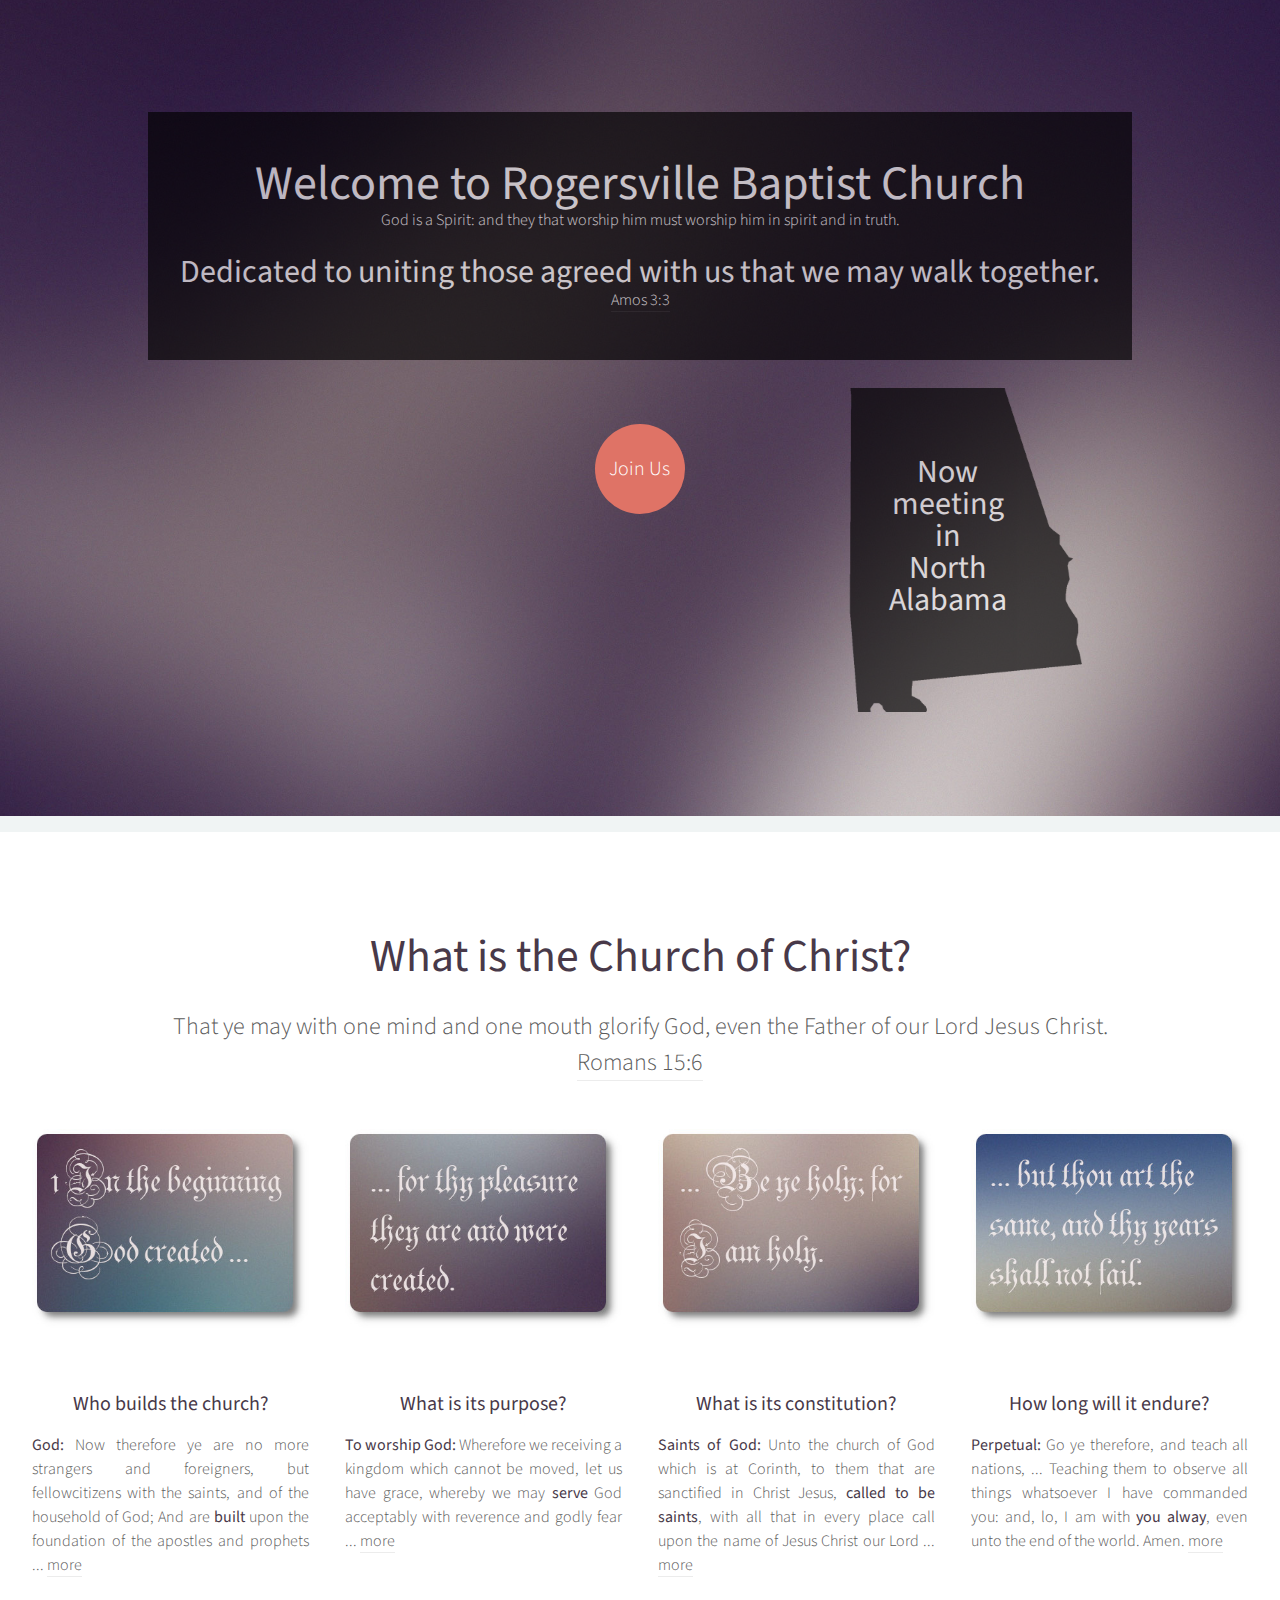
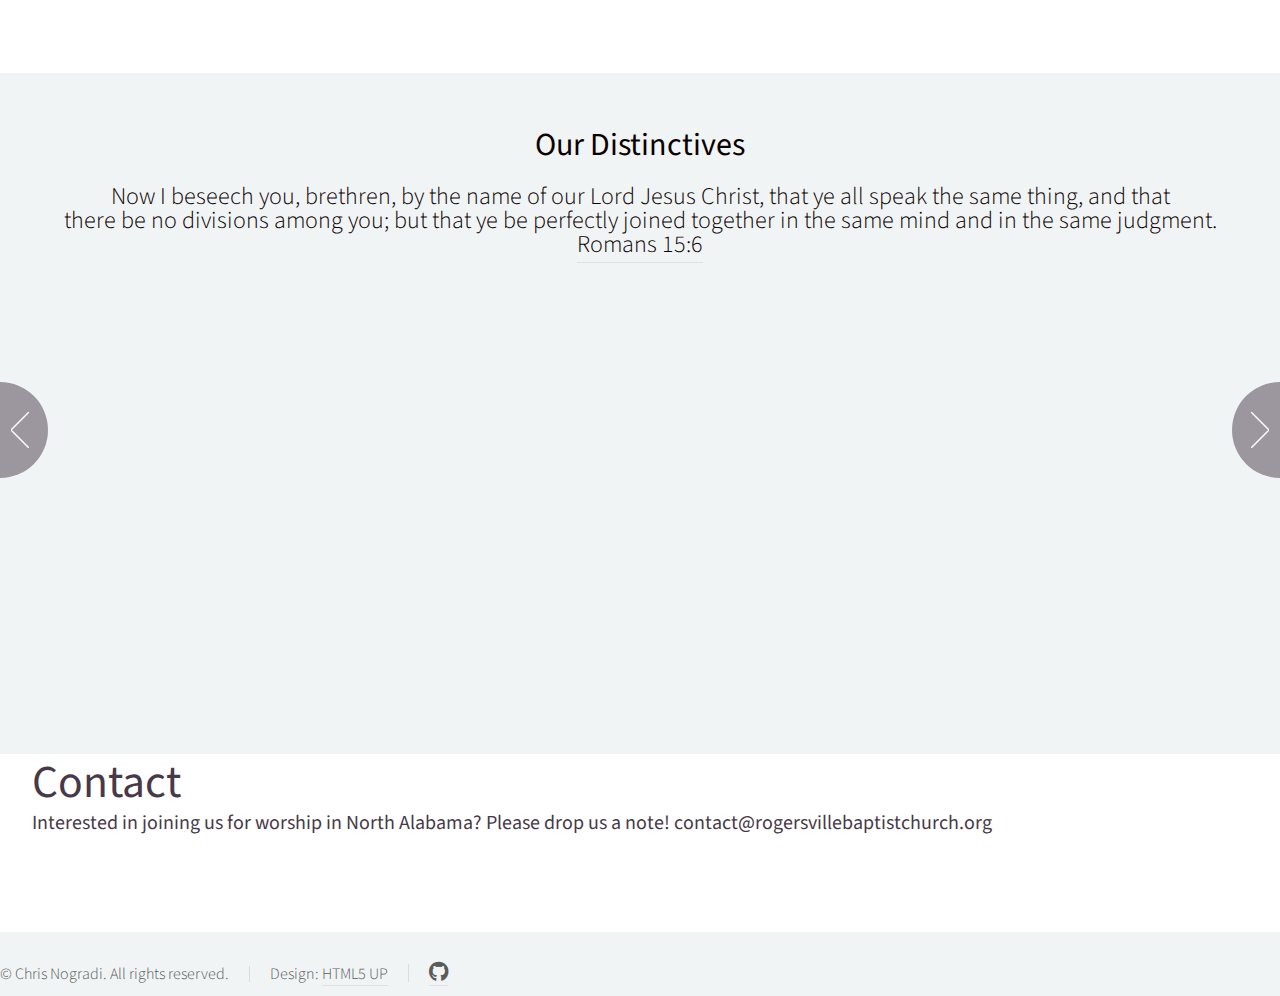
==== commit 181bb1b0: "Change to church name" ====
--- a/index.html
+++ b/index.html
@@ -6,7 +6,7 @@
 -->
 <html>
 	<head>
-		<title>John 4:24</title>
+		<title>Rogersville Baptist Church</title>
 		<meta charset="utf-8" />
 		<meta name="viewport" content="width=device-width, initial-scale=1, user-scalable=no" />
 		<link rel="stylesheet" href="assets/css/main.css" />
@@ -22,7 +22,7 @@
 					<div class="content">
 						
 						<div class="inner">
-						<h1><a href="index.html" id="logo">Welcome to John 4:24</a></h1>
+						<h1><a href="index.html" id="logo">Welcome to Rogersville Baptist Church</a></h1>
 						God is a Spirit: and they that worship him must worship him in spirit and in truth.
 						<br><br>
 						<h2>
@@ -107,7 +107,7 @@
 									<strong>Saints of God:</strong><br>
 									Unto the church of God which is at Corinth, to them that are sanctified in Christ Jesus, <strong>called to be saints</strong>, with all that in every place call upon the name of Jesus Christ our Lord.
 									<a href="https://www.biblegateway.com/passage/?search=1%20Corinthians%201%3A2&version=KJV">1 Corinthians 1:2</a><br>
-									<hr>For by grace are ye saved through faith; and that not of yourselves: it is the gift of God: Not of works, lest any man should boast. For <strong>we</strong> are his workmanship, <stong>created</stong> in Christ Jesus <strong>unto good works</strong>, which God hath before ordained that we should walk in them.
+									<hr>For by grace are ye saved through faith; and that not of yourselves: it is the gift of God: Not of works, lest any man should boast. For <strong>we</strong> are his workmanship, <strong>created</strong> in Christ Jesus <strong>unto good works</strong>, which God hath before ordained that we should walk in them.
 								    <a href="https://www.biblegateway.com/passage/?search=Ephesians%202%3A8-10&version=KJV">Ephesians 2:8-10</a><br>
 									<hr>Now therefore ye are no more strangers and foreigners, but fellowcitizens with the <strong>saints</strong>, and of the household of God;
 									<a href="https://www.biblegateway.com/passage/?search=Ephesians%202%3A19&version=KJV">Ephesians 2:19</a><br>
@@ -193,24 +193,308 @@
 								<h3><a href="#regulative">Regulative</a></h3>
 							</header>
 							<p>
-								<strong>How is God to be worshiped?</strong><br> 
-								Wherefore we receiving a kingdom which cannot be moved, let us have grace, whereby we may serve God <strong>acceptably</strong> with <strong>reverence</strong> and <strong>godly fear</strong>: For our God is a consuming fire.
-								<a href="https://www.biblegateway.com/passage/?search=Hebrews%2012%3A28-29&version=KJV">Hebrews 12:28-29</a><br>
-								<hr>Take heed unto yourselves, lest ye forget the covenant of the Lord your God, which he made with you, and make you a graven image, or the likeness of any thing, which the Lord thy God hath forbidden thee. For the Lord thy God is a consuming fire, even a jealous God.
-								<a href="https://www.biblegateway.com/passage/?search=Deuteronomy%204%3A23-24&version=KJV">Deuteronomy 4:23–24</a><br>
-							</p>
-							<p>
-								<strong>Who establishes what is acceptable in God's worship?</strong><br> 
-								Take heed to thyself that thou be not snared by following them, after that they be destroyed from before thee; and that thou enquire not after their gods, saying, How did these nations serve their gods? even so will I do likewise. Thou shalt not do so unto the LORD thy God: for every abomination to the LORD, which he hateth, have they done unto their gods; for even their sons and their daughters they have burnt in the fire to their gods. What thing soever I command you, observe to do it: thou shalt not add thereto, nor diminish from it.
-								<a href="https://www.biblegateway.com/passage/?search=Deuteronomy%2012%3A30-32&version=KJV">Deuteronomy 12:30–32</a><br>
-							</p>
-							<p>
-								<strong>Is God alone the object of worship?</strong><br> 
-								Thou shalt have no other gods before me.
-								<a href="https://www.biblegateway.com/passage/?search=Exodus%2020%3A3&version=KJV">Exodus 20:3</a><br>
-								For thou shalt worship no other god: for the Lord, whose name is Jealous, is a jealous God
-								<a href="https://www.biblegateway.com/passage/?search=Exodus%2034%3A14&version=KJV">Exodus 34:14</a><br>
-							</p>
+								<h4>Is God to be worshiped?</h4> 
+								<a href="https://www.biblegateway.com/passage/?search=Revelation%204%3A11&version=KJV">Revelation 4:11</a>:
+								Thou art <strong>worthy</strong>, O Lord, to <strong>receive glory and honour and power</strong>: for thou hast created all things, and for thy pleasure they are and were created.
+								<br><a href="https://www.biblegateway.com/passage/?search=Psalm%2099%3A5&version=KJV">Psalm 99:5</a>:
+								<strong>Exalt</strong> ye the LORD our God, and <strong>worship</strong> at his footstool; for he is holy.
+								<br><a href="https://www.biblegateway.com/passage/?search=Romans%2014%3A11&version=KJV">Romans 14:11</a>:
+								For it is written, As I live, saith the Lord, every knee shall <strong>bow</strong> to me, and every tongue shall confess to God.
+								<br><a href="https://www.biblegateway.com/passage/?search=Mark%2012%3A33&version=KJV">Mark 12:33</a>:
+								And to love him with all the heart, and with all the understanding, and with all the soul, and with all the strength, and to love his neighbour as himself, is <strong>more</strong> than all <strong>whole burnt offerings and sacrifices</strong>.
+							</p>
+							<p>
+								<h4>Is God alone the object of worship?</h4>
+								<a href="https://www.biblegateway.com/passage/?search=Exodus%2020%3A3&version=KJV">Exodus 20:3</a>:
+								Thou shalt have no other gods <strong>before</strong> me.
+								<br><a href="https://www.biblegateway.com/passage/?search=Exodus%2034%3A14&version=KJV">Exodus 34:14</a>:
+								For thou shalt <strong>worship no other god</strong>: for the LORD, whose name is Jealous, is a jealous God
+								<br><a href="https://www.biblegateway.com/passage/?search=Romans%201%3A25&version=KJV">Romans 1:25</a>:
+								Who changed the truth of God into a lie, and <strong>worshipped and served the creature</strong> more than the Creator, who is blessed for ever.
+					            <br><a href="https://www.biblegateway.com/passage/?search=Revelation%2022%3A8-9&version=KJV">Revelation 22:8-9</a>:
+								And I John saw these things, and heard them. And when I had heard and seen, I fell down to worship before the feet of the angel which shewed me these things. Then saith he unto me, See thou do it not: for I am thy fellowservant, and of thy brethren the prophets, and of them which keep the sayings of this book: <strong>worship God</strong>.	
+							</p>
+							<p>								
+								<h4>How is God to be worshiped?</h4>
+								<a href="https://www.biblegateway.com/passage/?search=Hebrews%2012%3A28-29&version=KJV">Hebrews 12:28-29</a>:
+								Wherefore we receiving a kingdom which cannot be moved, let us have grace, whereby we may serve God <strong>acceptably</strong> with <strong>reverence</strong> and <strong>godly fear</strong>: For our God is a <strong>consuming fire</strong>.
+								<br><a href="https://www.biblegateway.com/passage/?search=Deuteronomy%204%3A23-24&version=KJV">Deuteronomy 4:23-24</a>:
+								Take heed unto yourselves, lest ye forget the covenant of the LORD your God, which he made with you, and make you a graven image, or the likeness of any thing, which the LORD thy God hath forbidden thee. For the LORD thy God is a <strong>consuming fire</strong>, even a jealous God.
+							</p>
+							<p>
+								<h4>Who establishes what is acceptable in God's worship?</h4>
+								<a href="https://www.biblegateway.com/passage/?search=Deuteronomy%2012%3A30-32&version=KJV">Deuteronomy 12:30-32</a>:
+								Take heed to thyself that thou be not snared by following them, after that they be destroyed from before thee; and that thou enquire not after their gods, saying, How did these nations serve their gods? even so will I do likewise. Thou shalt not do so unto the LORD thy God: for every abomination to the LORD, which he hateth, have they done unto their gods; for even their sons and their daughters they have burnt in the fire to their gods. <strong>What thing soever I command you, observe to do it</strong>: thou shalt not add thereto, nor diminish from it.
+							</p>
+							<p>
+								<h4>Is God to be worshiped by the devices and imaginations of men?</h4>
+								<a href="https://www.biblegateway.com/passage/?search=Exodus%2020%3A4-6&version=KJV">Exodus 20:4-6</a>:
+								Thou shalt not make unto thee any graven <strong>image</strong>, or any likeness of any thing that is in heaven above, or that is in the earth beneath, or that is in the water under the earth: Thou shalt not bow down thyself to them, nor serve them: for I the LORD thy God am a jealous God, visiting the iniquity of the fathers upon the children unto the third and fourth generation of them that hate me; And shewing mercy unto thousands of them that love me, and keep my commandments.
+								<br><a href="https://www.biblegateway.com/passage/?search=Colossians%202%3A20-23&version=KJV">Colossians 2:20-23</a>:
+								Wherefore if ye be dead with Christ from the rudiments of the world, why, as though living in the world, are ye subject to ordinances, (Touch not; taste not; handle not; Which all are to perish with the using;) after the <strong>commandments and doctrines of men</strong>? Which things have indeed a shew of wisdom in <strong>will worship</strong>, and humility, and neglecting of the body: not in any honour to the satisfying of the flesh.
+							</p>
+							<p>
+								<h4>Is ignorant worship considered true and acceptable worship to God?</h4>
+								<a href="https://www.biblegateway.com/passage/?search=John%204%3A22-23&version=KJV">John 4:22-23</a>:
+								Ye worship ye <strong>know not</strong> what: we know what we worship: for salvation is of the Jews. But the hour cometh, and now is, when the true worshippers shall worship the Father in spirit and in truth: for the Father seeketh such to worship him.
+							</p>
+							<p>
+								<h4>Is vain worship considered acceptable to God?</h4> 
+								<a href="https://www.biblegateway.com/passage/?search=Acts%2014%3A15-18&version=KJV">Acts 14:15-18</a>:
+								We also are men of like passions with you, and preach unto you that ye should turn from these <strong>vanities</strong> unto the living God, which made heaven, and earth, and the sea, and all things that are therein: Who in times past suffered all nations to walk in their own ways. Nevertheless he left not himself without witness, in that he did good, and gave us rain from heaven, and fruitful seasons, filling our hearts with food and gladness. And with these sayings scarce restrained they the people, that they had not done sacrifice unto them.
+								<br><a href="https://www.biblegateway.com/passage/?search=Mark%207%3A6-8&version=KJV">Mark 7:6-8</a>:
+								This people honoureth me with their lips, but their heart is far from me. Howbeit in <strong>vain</strong> do they worship me, teaching for doctrines the commandments of men. For laying aside the commandment of God, ye hold the tradition of men
+							</p>
+							<p>
+								<h4>Is God to be publicly worshiped by men?</h4> 
+								<a href="https://www.biblegateway.com/passage/?search=Romans%201%3A18-21&version=KJV">Romans 1:18-21</a>:
+								For the wrath of God is revealed from heaven against all ungodliness and unrighteousness of men, who hold the truth in unrighteousness; Because that which may be known of God is manifest in them; for God hath shewed it unto them. For the invisible things of him from the creation of the world are clearly seen, being understood by the things that are made, even his eternal power and Godhead; so that they are without excuse: Because that, when they knew God, they <strong>glorified</strong> him not as God
+							</p>
+							<p>
+								<h4>Are God's people to worship Him?</h4> 
+								<a href="https://www.biblegateway.com/passage/?search=Hebrews%209%3A14&version=KJV">Hebrews 9:14</a>:
+								How much more shall the blood of Christ, who through the eternal Spirit offered himself without spot to God, purge your conscience from dead works to <strong>serve</strong> the living God?
+							</p>
+							<p>
+								<h4>Did God sanctify a day in seven for his people to publicly worship Him?</h4> 
+								<a href="https://www.biblegateway.com/passage/?search=Genesis%202%3A3&version=KJV">Genesis 2:3</a>:
+								God blessed the seventh day, and <strong>sanctified</strong> it
+								<br><a href="https://www.biblegateway.com/passage/?search=Deuteronomy%205%3A12-14&version=KJV">Deuteronomy 5:12-14</a>:
+								Keep the sabbath day to <strong>sanctify</strong> it, as the LORD thy God hath commanded thee. Six days thou shalt labour, and do all thy work: But the seventh day is the sabbath <strong>of the LORD thy God</strong>
+								<br><a href="https://www.biblegateway.com/passage/?search=Exodus%2020%3A8-10&version=KJV">Exodus 20:8-10</a>:
+								Remember the sabbath day, to keep it holy. Six days shalt thou labour, and do all thy work: But the seventh day is the sabbath <strong>of the LORD thy God</strong>
+								<br><a href="https://www.biblegateway.com/passage/?search=Leviticus%2023%3A3&version=KJV">Leviticus 23:3</a>:
+								Six days shall work be done: but the seventh day is the sabbath of rest, an <strong>holy convocation</strong>; ye shall do no work therein: it is the sabbath <strong>of the LORD</strong> in all your dwellings.
+								<br><a href="https://www.biblegateway.com/passage/?search=Psalm%20118%3A24&version=KJV">Psalm 118:24</a>:
+							    This is the <strong>day which the LORD hath made</strong>; we will <strong>rejoice and be glad in it</strong>.	
+							</p>
+							<p>
+								<h4>Is respecting expired Jewish or man made holy days acceptable worship?</h4> 
+								<a href="https://www.biblegateway.com/passage/?search=Galations%204%3A9-11&version=KJV">Galatians 4:9-11</a>:
+								But now, after that ye have known God, or rather are known of God, how turn ye again to the <strong>weak and beggarly</strong> elements, whereunto ye desire again to be in bondage? Ye observe days, and months, and times, and years. I am afraid of you, lest I have bestowed upon you labour in vain.
+								<br><a href="https://www.biblegateway.com/passage/?search=Colossians%202%3A16-17&version=KJV">Colossians 2:16-17</a>:
+								Let no man therefore judge you in meat, or in drink, or in respect of an holyday, or of the new moon, or of the sabbath days: Which are a <strong>shadow</strong> of things to come; but the <strong>body</strong> is of Christ.
+								<br><a href="https://www.biblegateway.com/passage/?search=Matthew%2015%3A7-9&version=KJV">Matthew 15:7-9</a>:
+								Ye hypocrites, well did Esaias prophesy of you, saying, This people draweth nigh unto me with their mouth, and honoureth me with their lips; but their heart is far from me. But in vain they do worship me, teaching for doctrines the <strong>commandments of men</strong>.								
+							</p>
+							<p>
+								<h4>Is respecting the Lord's Day Sabbath acceptable worship?</h4>
+								<a href="https://www.biblegateway.com/passage/?search=Genesis%202%3A1-3&version=KJV">Genesis 2:1-3</a>:
+								Thus the heavens and the earth were finished, and all the host of them. And on the seventh day God ended his work which he had made; and <strong>he rested on the seventh day</strong> from all his work which he had made. And <strong>God blessed the seventh day, and sanctified it</strong>: because that in it he had rested from all his work which God created and made. 
+								<br><a href="https://www.biblegateway.com/passage/?search=Exodus%2020%3A8-11&version=KJV">Exodus 20:8-11</a>:
+								Remember the sabbath day, to keep it holy. Six days shalt thou labour, and do all thy work: But the seventh day is the sabbath of the LORD thy God: in it thou shalt not do any work, thou, nor thy son, nor thy daughter, thy manservant, nor thy maidservant, nor thy cattle, nor thy stranger that is within thy gates: For in six days the LORD made heaven and earth, the sea, and all that in them is, and <strong>rested the seventh day</strong>: wherefore <strong>the LORD blessed the sabbath day</strong>, and hallowed it.
+								<br><a href="https://www.biblegateway.com/passage/?search=Deuteronomy%205%3A15&version=KJV">Deuteronomy 5:15</a>:
+								And remember that thou wast a <strong>servant</strong> in the land of Egypt, and that the LORD thy God <strong>brought thee out thence</strong> through a mighty hand and by a stretched out arm: therefore the LORD thy God commanded thee to <strong>keep the sabbath day</strong>.
+								<br><a href="https://www.biblegateway.com/passage/?search=Mark%202%3A27-28&version=KJV">Mark 2:27-28</a>:
+								And he said unto them, The sabbath was made for man, and not man for the sabbath: Therefore the Son of man is <strong>Lord also of the sabbath</strong>.
+							</p>
+							<p>
+								<h4>Did Jesus Christ respect the Sabbath by keeping it holy and working that which was lawful to be done on it?</h4>
+								<a href="https://www.biblegateway.com/passage/?search=Mark%201%3A21&version=KJV">Mark 1:21</a>:
+								And they went into Capernaum; and straightway <strong>on the sabbath day</strong> he entered into the synagogue, and <strong>taught</strong>.
+								<br><a href="https://www.biblegateway.com/passage/?search=Mark%206%3A2&version=KJV">Mark 6:2</a>:
+								And when the sabbath day was come, he began to <strong>teach</strong> in the synagogue
+								<br><a href="https://www.biblegateway.com/passage/?search=Luke%204%3A31&version=KJV">Luke 4:31</a>:
+								And came down to Capernaum, a city of Galilee, and <strong>taught</strong> them <strong>on the sabbath days</strong>.
+								<br><a href="https://www.biblegateway.com/passage/?search=Luke%204%3A16&version=KJV">Luke 4:16</a>:
+								And he came to Nazareth, where he had been brought up: and, as his custom was, he went into the synagogue <strong>on the sabbath day</strong>, and stood up for to <strong>read</strong>.
+								<br><a href="https://www.biblegateway.com/passage/?search=Luke%206%3A6&version=KJV">Luke 6:6</a>:
+								And it came to pass also on <strong>another sabbath</strong>, that he entered into the synagogue and <strong>taught</strong>
+								<br><a href="https://www.biblegateway.com/passage/?search=Luke%2013%3A10&version=KJV">Luke 13:10</a>:
+								And he was <strong>teaching</strong> in one of the synagogues <strong>on the sabbath</strong>.
+								<br><a href="https://www.biblegateway.com/passage/?search=Matthew%2012%3A11-12&version=KJV">Matthew 12:11-12</a>:
+								And he said unto them, What man shall there be among you, that shall have one sheep, and if it fall into a pit <strong>on the sabbath day</strong>, will he not lay hold on it, and lift it out? How much then is a man better than a sheep? Wherefore it is <strong>lawful to do well on the sabbath days</strong>.
+								<br><a href="https://www.biblegateway.com/passage/?search=Mark%203%3A4&version=KJV">Mark 3:4</a>:
+								And he saith unto them, Is it lawful to do good <strong>on the sabbath days</strong>, or to do evil? to save life, or to kill? But they held their peace.
+								<br><a href="https://www.biblegateway.com/passage/?search=Luke%2013%3A14-17&version=KJV">Luke 13:14-17</a>:
+								And the ruler of the synagogue answered with indignation, because that Jesus had <strong>healed on the sabbath day</strong>, and said unto the people, There are six days in which men ought to work: in them therefore come and be healed, and not on the sabbath day. The Lord then answered him, and said, Thou hypocrite, doth not each one of you on the sabbath loose his ox or his ass from the stall, and lead him away to watering? And ought not this woman, being a daughter of Abraham, whom Satan hath bound, lo, these eighteen years, be loosed from this bond <strong>on the sabbath day</strong>? And when he had said these things, all his adversaries were ashamed: and all the people rejoiced for all the glorious things that were done by him.
+								<br><a href="https://www.biblegateway.com/passage/?search=John%207%3A19-24&version=KJV">John 7:19-24</a>:
+								Did not Moses give you the law, and yet none of you keepeth the law? Why go ye about to kill me? The people answered and said, Thou hast a devil: who goeth about to kill thee? Jesus answered and said unto them, I have done one work, and ye all marvel. Moses therefore gave unto you circumcision; (not because it is of Moses, but of the fathers;) and ye on the sabbath day circumcise a man. If a man on the sabbath day receive circumcision, that the law of Moses should not be broken; are ye angry at me, because I have made a man every whit <strong>whole on the sabbath day</strong>? Judge not according to the appearance, but judge righteous judgment.
+							</p>
+							<p>
+								<h4>Why did Christ respect the Sabbath?</h4>
+								<a href="https://www.biblegateway.com/passage/?search=Exodus%2020%3A8&version=KJV">Exodus 20:8</a>:
+								Remember the sabbath day, to <strong>keep it holy</strong>.
+								<br><a href="https://www.biblegateway.com/passage/?search=1%20John%203%3A4&version=KJV">1 John 3:4</a>:
+								Whosoever committeth sin transgresseth also the law: for <strong>sin is the transgression of the law</strong>.
+								<br><a href="https://www.biblegateway.com/passage/?search=1%20Peter%202%3A22&version=KJV">1 Peter 2:22</a>:
+								Who <strong>did no sin</strong>, neither was guile found in his mouth
+								<br><a href="https://www.biblegateway.com/passage/?search=2%20Corinthians%205%3A21&version=KJV">2 Corinthians 5:21</a>:
+								For he hath made him to be sin for us, who <strong>knew no sin</strong>; that we might be made the righteousness of God in him.
+								<br><a href="https://www.biblegateway.com/passage/?search=1%20John%203%3A5&version=KJV">1 John 3:5</a>:
+								And ye know that he was manifested to take away our sins; and <strong>in him is no sin</strong>.
+								<br><a href="https://www.biblegateway.com/passage/?search=Hebrews%204%3A15&version=KJV">Hebrews 4:15</a>:
+								For we have not an high priest which cannot be touched with the feeling of our infirmities; but was in all points tempted like as we are, <strong>yet without sin</strong>.
+								<br><a href="https://www.biblegateway.com/passage/?search=Matthew%203%3A15&version=KJV">Matthew 3:15</a>:
+								And Jesus answering said unto him, Suffer it to be so now: for thus it becometh us to <strong>fulfil all righteousness</strong>.
+							</p>
+							<p>
+								<h4>Did Jesus Christ teach his disciples to properly keep the Sabbath by showing them what was lawful to do on it?</h4>
+								<a href="https://www.biblegateway.com/passage/?search=Luke%206%3A1-5&version=KJV">Luke 6:1-5</a>:
+								And it came to pass on the second sabbath after the first, that he went through the corn fields; and his disciples plucked the ears of corn, and did eat, rubbing them in their hands. And certain of the Pharisees said unto them, Why do ye that which is not lawful to do on the sabbath days? And Jesus <strong>answering</strong> them said, Have ye not read so much as this, what David did, when himself was an hungred, and they which were with him; How he went into the house of God, and did take and eat the shewbread, and gave also to them that were with him; which it is not lawful to eat but for the priests alone? And he said unto them, That <strong>the Son of man is Lord also of the sabbath</strong>.
+								<br><a href="https://www.biblegateway.com/passage/?search=Luke%2014%3A1-6&version=KJV">Luke 14:1-6</a>:
+								And it came to pass, as he went into the house of one of the chief Pharisees to eat bread on the sabbath day, that they watched him. And, behold, there was a certain man before him which had the dropsy. And Jesus <strong>answering</strong> spake unto the lawyers and Pharisees, saying, Is it lawful to heal on the sabbath day? And they held their peace. And he took him, and healed him, and let him go; And answered them, saying, Which of you shall have an ass or an ox fallen into a pit, and will not straightway pull him out on the sabbath day? And <strong>they could not answer him again to these things</strong>.
+								<br><a href="https://www.biblegateway.com/passage/?search=Luke%206%3A6-9&version=KJV">Luke 6:6-9</a>:
+								And it came to pass also on another sabbath, that he entered into the synagogue and <strong>taught</strong>: and there was a man whose right hand was withered. And the scribes and Pharisees watched him, whether he would heal on the sabbath day; that they might find an accusation against him. But he knew their thoughts, and said to the man which had the withered hand, Rise up, and stand forth in the midst. And he arose and stood forth. Then said Jesus unto them, I will ask you one thing; Is it lawful on the sabbath days to do good, or to do evil? to save life, or to destroy it?
+							</p>
+							<p>
+								<h4>Did Jesus Christ command his disciples to teach to do all things he had commanded them?</h4>
+								<a href="https://www.biblegateway.com/passage/?search=Matthew%2028%3A19-20&version=KJV">Matthew 28:19-20</a>:
+								Go ye therefore, and <strong>teach</strong> all nations, baptizing them in the name of the Father, and of the Son, and of the Holy Ghost: <strong>Teaching</strong> them to observe all things whatsoever I have commanded you
+								<br><a href="https://www.biblegateway.com/passage/?search=Matthew%205%3A17-20&version=KJV">Matthew 5:17-20</a>:
+								Think not that I am come to destroy the law, or the prophets: I am not come to destroy, but to fulfil. For verily I say unto you, Till heaven and earth pass, one jot or one tittle shall in no wise pass from the law, till all be fulfilled. Whosoever therefore shall break one of these least commandments, and shall teach men so, he shall be called the least in the kingdom of heaven: but whosoever shall do and <strong>teach</strong> them, the same shall be called great in the kingdom of heaven. For I say unto you, That except your righteousness shall exceed the righteousness of the scribes and Pharisees, ye shall in no case enter into the kingdom of heaven.
+								<br><a href="https://www.biblegateway.com/passage/?search=John%2014%3A23-26&version=KJV">John 14:23-26</a>:
+								Jesus answered and said unto him, If a man love me, he will <strong>keep my words</strong>: and my Father will love him, and we will come unto him, and make our abode with him. He that loveth me not keepeth not my sayings: and the word which ye hear is not mine, but the Father's which sent me. These things have I spoken unto you, being yet present with you. But the Comforter, which is the Holy Ghost, whom the Father will send in my name, he shall teach you all things, and bring all things to your remembrance, <strong>whatsoever I have said unto you</strong>.							
+							</p>
+							<p>
+								<h4>Did Jesus Christ ever abrogate the Sabbath?</h4>
+								<a href="https://www.biblegateway.com/passage/?search=Matthew%205%3A17-20&version=KJV">Matthew 5:17-20</a>:
+								Think not that I am come to destroy the law, or the prophets: I am not come to destroy, but to fulfil. For verily I say unto you, Till heaven and earth pass, <strong>one jot or one tittle shall in no wise pass from the law, till all be fulfilled</strong>. Whosoever therefore shall break one of these least commandments, and shall teach men so, he shall be called the least in the kingdom of heaven: but whosoever shall do and teach them, the same shall be called great in the kingdom of heaven. For I say unto you, That except your righteousness shall exceed the righteousness of the scribes and Pharisees, ye shall in no case enter into the kingdom of heaven.
+								<br><a href="https://www.biblegateway.com/passage/?search=Matthew%2024%3A20-21&version=KJV">Matthew 24:20-21</a>:
+								But pray ye that your flight be not in the winter, neither <strong>on the sabbath day</strong>: For then shall be great tribulation, such as was not since the beginning of the world to this time, no, nor ever shall be.
+							</p>
+							<p>
+								<h4>Did Jesus Christ fulfill the Sabbath rest or does it still remain a delightful shadow of an eternal rest to come?</h4>
+								<a href="https://www.biblegateway.com/passage/?search=Hebrews%204%3A8-11&version=KJV">Hebrews 4:8-11</a>:
+								For if Jesus had given them rest, then would he not afterward have spoken of another day. <strong>There remaineth therefore a rest to the people of God</strong>. For he that is entered into his rest, he also hath ceased from his own works, as God did from his. <strong>Let us labour therefore to enter into that rest</strong>, lest any man fall after the same example of unbelief. 								
+								<br><a href="https://www.biblegateway.com/passage/?search=Isaiah%2058%3A13-14&version=KJV">Isaiah 58:13-14</a>:
+								If thou turn away thy foot from the sabbath, from doing thy pleasure on my holy day; and <strong>call the sabbath a delight</strong>, the holy of the LORD, honourable; and <strong>shalt honour him</strong>, not doing thine own ways, nor finding thine own pleasure, nor speaking thine own words: Then shalt thou <strong>delight thyself in the LORD</strong>; and I will cause thee to ride upon the high places of the earth, and feed thee with the heritage of Jacob thy father: for the mouth of the LORD hath spoken it.
+							</p>
+							<p>
+								<h4>Did God establish the Sabbath as a memorial of the redemption of His people from bondage?</h4>
+								<a href="https://www.biblegateway.com/passage/?search=Deuteronomy%205%3A12-15&version=KJV">Deuteronomy 5:12,15</a>:
+								Keep the sabbath day to sanctify it, as the Lord thy God hath commanded thee. ... And remember that thou wast a <strong>servant</strong> in the land of Egypt, and that the Lord thy God brought thee out thence through a mighty hand and by a stretched out arm							
+							</p>
+							<p>
+								<h4>Did God, in Christ, mightily redeem from bondage a people unto himself?</h4>
+								<a href="https://www.biblegateway.com/passage/?search=Romans%206%3A22&version=KJV">Romans 6:22</a>:
+								But now being made <strong>free from sin</strong>, and become servants to God, ye have your fruit unto holiness, and the end everlasting life.
+								<br><a href="https://www.biblegateway.com/passage/?search=Titus%202%3A14&version=KJV">Titus 2:14</a>:
+								Who gave himself for us, that he might <strong>redeem us from all iniquity</strong>, and purify unto himself a peculiar people, zealous of good works.
+								<br><a href="https://www.biblegateway.com/passage/?search=Galatians%203%3A13&version=KJV">Galatians 3:13</a>:
+								Christ hath <strong>redeemed us from the curse of the law</strong>, being made a curse for us: for it is written, Cursed is every one that hangeth on a tree
+								<br><a href="https://www.biblegateway.com/passage/?search=1%20Corinthians%206%3A20&version=KJV">1 Corinthians 6:20</a>:
+								For ye are <strong>bought with a price</strong>: therefore glorify God in your body, and in your spirit, which are God's.
+								<br><a href="https://www.biblegateway.com/passage/?search=1%20Peter%201%3A18-19&version=KJV">1 Peter 1:18-19</a>:
+								Forasmuch as ye know that ye were not <strong>redeemed</strong> with corruptible things, as silver and gold, from your vain conversation received by tradition from your fathers; But with the precious blood of Christ, as of a lamb without blemish and without spot
+								<br><a href="https://www.biblegateway.com/passage/?search=1%20Corinthians%201%3A24&version=KJV">1 Corinthians 1:24</a>:
+								But unto them which are called, both Jews and Greeks, Christ the <strong>power of God</strong>, and the wisdom of God.
+							</p>
+							<p>
+								<h4>Did God set aside the Sabbath on the 7th day at creation and set it apart from all other days?</h4>
+								<a href="https://www.biblegateway.com/passage/?search=Genesis%202%3A3&version=KJV">Genesis 2:3</a>:
+								And God blessed the seventh day, and <strong>sanctified</strong> it: because that in it he had rested from all his work which God created and made.
+								<br><a href="https://www.biblegateway.com/passage/?search=Exodus%2020%3A8-11&version=KJV">Exodus 20:8-11</a>:
+								Remember the sabbath day, to keep it holy. ... For in six days the LORD made heaven and earth, the sea, and all that in them is, and rested the seventh day: wherefore the LORD blessed the sabbath day, and <strong>hallowed</strong> it. 
+							</p>	
+							<p>
+								<h4>Did Paul associate the Sabbath rest with God's rest on the 7th day of creation?</h4>
+								<a href="https://www.biblegateway.com/passage/?search=Hebrews%204%3A9-10&version=KJV">Hebrews 4:9-10</a>:
+								There remaineth therefore a <strong>rest</strong> to the people of God. For he that is entered into his rest, he also hath ceased from his own works, as <strong>God did from his</strong>.
+							</p>
+							<p>
+								<h4>Did Jesus Christ restrict the Sabbath to Israel or was it for all mankind?</h4>
+								<a href="https://www.biblegateway.com/passage/?search=Mark%202%3A27&version=KJV">Mark 2:27</a>:
+								And he said unto them, The sabbath was made <strong>for man</strong>, and not man for the sabbath.
+  							</p>	
+							<p>
+								<h4>What day of the week was the Sabbath until Christ's resurrection?</h4>
+								<a href="https://www.biblegateway.com/passage/?search=Matthew%2028%3A1&version=KJV">Matthew 28:1</a>:
+								In the <strong>end of the sabbath</strong>, as it began to dawn toward the <strong>first day of the week</strong>, came Mary Magdalene and the other Mary to see the sepulchre.
+ 							</p>
+							<p>
+								<h4>What day of the week was the Sabbath after Christ's resurrection?</h4>
+								<a href="https://www.biblegateway.com/passage/?search=Mark%2016%3A9&version=KJV">Mark 16:9</a>:
+								Now when Jesus was risen early the <strong>first day of the week</strong>
+								<br><a href="https://www.biblegateway.com/passage/?search=John%2020%3A19&version=KJV">John 20:19</a>:
+								Then the same day at evening, being the <strong>first day of the week</strong>, when the doors were shut where the disciples were assembled for fear of the Jews, came Jesus and stood in the midst, and saith unto them, Peace be unto you.
+								<br><a href="https://www.biblegateway.com/passage/?search=John%2020%3A26&version=KJV">John 20:26</a>:
+								And after <strong>eight days</strong> again his disciples were within, and Thomas with them: then came Jesus, the doors being shut, and stood in the midst, and said, Peace be unto you.
+								<br><a href="https://www.biblegateway.com/passage/?search=Acts%202%3A1&version=KJV">Acts 2:1</a>:
+								And when the day of <strong>Pentecost</strong> was fully come, they were all with one accord in one place.	
+								<br><a href="https://www.biblegateway.com/passage/?search=Acts%2020%3A7&version=KJV">Acts 20:7</a>:
+								And upon the <strong>first day of the week</strong>, when the disciples came together to break bread, Paul preached unto them, ready to depart on the morrow; and continued his speech until midnight. 
+								<br><a href="https://www.biblegateway.com/passage/?search=1%20Corinthians%2016%3A1-2&version=KJV">1 Corinthians 16:1-2</a>:
+								Now concerning the collection for the saints, as I have given order to the churches of Galatia, even so do ye. Upon the <strong>first day of the week</strong> let every one of you lay by him in store, as God hath prospered him, that there be no <strong>gatherings</strong> when I come.
+							</p>
+							<p>
+								<h4>Why should we following the example of Christ and his disciples gathering together on the first day for worship?</h4>
+								<a href="https://www.biblegateway.com/passage/?search=1%20Corinthians%2011%3A1&version=KJV">1 Corinthians 11:1</a>:
+								<strong>Be ye followers of me</strong>, even as I also am <strong>of Christ</strong>.
+								<br><a href="https://www.biblegateway.com/passage/?search=1%20Corinthians%204%3A16&version=KJV">1 Corinthians 4:16</a>:
+								Wherefore I beseech you, be ye <strong>followers of me</strong>.
+							</p>
+							<p>
+								<h4>Was the land of Canaan the final rest for the people of God?</h4>
+								<a href="https://www.biblegateway.com/passage/?search=Hebrews%204%3A8&version=KJV">Hebrews 4:8</a>:
+								For if Jesus had given them rest, then would he not afterward have spoken of <strong>another day</strong>.
+ 							</p>
+							<p>
+								<h4>Do Christians labor still today to enter into their final rest as God did after his labors?</h4>
+								<a href="https://www.biblegateway.com/passage/?search=Hebrews%204%3A9-11&version=KJV">Hebrews 4:9-11</a>:
+								There remaineth therefore a rest to the people of God. For he that is entered into his rest, he also hath ceased from his own works, as God did from his. Let us <strong>labour therefore to enter into that rest</strong>, lest any man fall after the same example of unbelief.
+ 							</p>
+							<p>
+								<h4>Did Paul prescribe a day to exhort one another lest we be hardened through the deceitfulness of sin?</h4>
+								<a href="https://www.biblegateway.com/passage/?search=Hebrews%203%3A13-14&version=KJV">Hebrews 3:13-14</a>:
+								But exhort one another <strong>daily</strong>, while it is called <strong>To day</strong>; lest any of you be hardened through the deceitfulness of sin. For we are made partakers of Christ, if we hold the beginning of our confidence stedfast unto the end
+								<br><a href="https://www.biblegateway.com/passage/?search=Hebrews%2010%3A24-25&version=KJV">Hebrews 10:24-25</a>:
+								And let us consider one another to provoke unto love and to good works: Not forsaking the <strong>assembling of ourselves together</strong>, as the manner of some is; but exhorting one another: and so much the more, as ye see the day approaching.
+							</p>
+							<p>
+								<h4>Did Christ or the Apostles annul the Sabbath?</h4>
+								<a href="https://www.biblegateway.com/passage/?search=Romans%203%3A31&version=KJV">Romans 3:31</a>:
+								Do we then make void the law through faith? God forbid: yea, we <strong>establish the law</strong>.
+								<br><a href="https://www.biblegateway.com/passage/?search=Galatians%203%3A19&version=KJV">Galatians 3:19</a>:
+								Wherefore then serveth the law? <strong>It was added because of transgressions</strong>, till the seed should come to whom the promise was made; and it was ordained by angels in the hand of a mediator.
+								<br><a href="https://www.biblegateway.com/passage/?search=Matthew%205%3A17&version=KJV">Matthew 5:17</a>:
+								Think not that I am come to <strong>destroy</strong> the law, or the prophets: I am not come to destroy, but to <strong>fulfil</strong>.
+ 							</p>
+							<p>
+								<h4>Did Christ fulfill the feast day Sabbaths?</h4>
+								<a href="https://www.biblegateway.com/passage/?search=Numbers%2028%3A16-18&version=KJV">Numbers 28:16-18</a>:
+								And in the fourteenth day of the first month is the <strong>passover of the LORD</strong>. And in the fifteenth day of this month is the feast: seven days shall unleavened bread be eaten. In the first day shall be an holy convocation; ye shall do no manner of servile work therein 							
+								<br><a href="https://www.biblegateway.com/passage/?search=Numbers%2028%3A25&version=KJV">Numbers 28:25</a>:
+								And on the seventh day ye shall have an holy convocation; ye shall do no servile work.
+								<br><a href="https://www.biblegateway.com/passage/?search=1%20Corinthians%205%3A7&version=KJV">1 Corinthians 5:7</a>:
+								For even <strong>Christ our passover</strong> is sacrificed for us
+								<br><a href="https://www.biblegateway.com/passage/?search=Leviticus%2023%3A23-24&version=KJV">Leviticus 23:23-24</a>:
+								And the LORD spake unto Moses, saying, Speak unto the children of Israel, saying, In the seventh month, in the first day of the month, shall ye have a sabbath, a memorial of blowing of trumpets, an holy convocation.
+								<br><a href="https://www.biblegateway.com/passage/?search=Numbers%2029%3A1&version=KJV">Numbers 29:1</a>:
+								And in the seventh month, on the first day of the month, ye shall have an holy convocation; ye shall do no servile work: it is a day of blowing the trumpets unto you.
+								<br><a href="https://www.biblegateway.com/passage/?search=Leviticus%2023%3A27-32&version=KJV">Leviticus 23:27-32</a>:
+								Also on the tenth day of this seventh month there shall be a day of <strong>atonement</strong>: it shall be an holy convocation unto you; and ye shall afflict your souls, and offer an offering made by fire unto the LORD. And ye shall do no work in that same day: for it is a day of atonement, to make an atonement for you before the LORD your God. For whatsoever soul it be that shall not be afflicted in that same day, he shall be cut off from among his people. And whatsoever soul it be that doeth any work in that same day, the same soul will I destroy from among his people. Ye shall do no manner of work: it shall be a statute for ever throughout your generations in all your dwellings. It shall be unto you a sabbath of rest, and ye shall afflict your souls: in the ninth day of the month at even, from even unto even, shall ye celebrate your sabbath.
+								<br><a href="https://www.biblegateway.com/passage/?search=Romans%205%3A11&version=KJV">Romans 5:11</a>:
+								And not only so, but we also joy in God through our Lord Jesus Christ, by whom we have now received the <strong>atonement</strong>.
+								<br><a href="https://www.biblegateway.com/passage/?search=Numbers%2029%3A12&version=KJV">Numbers 29:12</a>:
+								And on the fifteenth day of the seventh month ye shall have an holy convocation; ye shall do no servile work, and ye shall keep a feast unto the LORD seven days
+								<br><a href="https://www.biblegateway.com/passage/?search=Numbers%2029%3A35&version=KJV">Numbers 29:35</a>:
+								On the eighth day ye shall have a solemn assembly: ye shall do no servile work therein
+								<br><a href="https://www.biblegateway.com/passage/?search=Colossians%202%3A16-17&version=KJV">Colossians 2:16-17</a>:
+								Let no man therefore judge you in meat, or in drink, or in respect of an holyday, or of the new moon, or of the <strong>sabbath days</strong>: Which are a <strong>shadow of things to come</strong>; but the body is of Christ.
+								<br><a href="https://www.biblegateway.com/passage/?search=Galatians%204%3A9-11&version=KJV">Galatians 4:9-11</a>:
+								But now, after that ye have known God, or rather are known of God, how turn ye again to the <strong>weak and beggarly elements</strong>, whereunto ye desire again to be in bondage? Ye observe <strong>days, and months, and times, and years</strong>. I am afraid of you, lest I have bestowed upon you labour in vain.
+								<br><a href="https://www.biblegateway.com/passage/?search=Hebrews%208%3A7-8&version=KJV">Hebrews 8:7-8</a>:
+								For if that first covenant had been faultless, then should no place have been sought for the second. For finding fault with them, he saith, Behold, the days come, saith the Lord, when I will make a new covenant
+							</p>
+							<p>
+								<h4>Did Christ atone for gentile Sabbath breakers?</h4>
+								<a href="https://www.biblegateway.com/passage/?search=Romans%203%3A19&version=KJV">Romans 3:19</a>:
+								Now we know that what things soever the law saith, it saith to <strong>them who are under the law</strong>: that every mouth may be stopped, and <strong>all the world</strong> may become <strong>guilty</strong> before God.
+ 							</p>
+							<p>
+								<h4>Did Christ state that we love him by keeping the Lord's Day Sabbath?</h4>
+								<a href="https://www.biblegateway.com/passage/?search=Deuteronomy%205%3A10&version=KJV">Deuteronomy 5:10</a>:
+								And shewing mercy unto thousands of them that love me and <strong>keep my commandments</strong>.
+								<br><a href="https://www.biblegateway.com/passage/?search=Exodus%2020%3A6&version=KJV">Exodus 20:6</a>:
+								And shewing mercy unto thousands of them that love me and <strong>keep my commandments</strong>.
+								<br><a href="https://www.biblegateway.com/passage/?search=John%201%3A1&version=KJV">John 1:1</a>:
+								In the beginning was the Word, and the Word was with God, and the Word was God.
+								<br><a href="https://www.biblegateway.com/passage/?search=John%2014%3A15&version=KJV">John 14:15</a>:
+								If ye love me, <strong>keep my commandments</strong>.
+								<br><a href="https://www.biblegateway.com/passage/?search=1%20John%205%3A2-3&version=KJV">1 John 5:2-3</a>:
+								By this we know that we love the children of God, when we love God, and <strong>keep his commandments</strong>. For this is the love of God, that we keep his commandments: and his commandments are not grievous.
+ 							</p>
 						</article>
 					</div>
 					<div class="reel">
@@ -313,7 +597,7 @@
 					<article id="main" class="container special">
 						<h2 class="major">Contact</h2>
 						<h3>Interested in joining us for worship in North Alabama? Please drop us a note!
-						  <a href = "mailto: contact@john4-24.org">  contact@john4-24.org</a>
+						  <a href = "mailto: contact@rogersvillebaptistchurch.org">contact@rogersvillebaptistchurch.org</a>
 						</h3>
 					</article>
 				</div>
--- a/assets/css/main.css
+++ b/assets/css/main.css
@@ -2687,20 +2687,28 @@
 						opacity: 0;
 						overflow: scroll;
 						height: 30rem;
+						text-align: left;
 					}
 				
 					#hiden_articles_2 strong, b {
 						font-weight: 400;
+						color: hsl(0, 0%, 100%);
+					}
+					#hiden_articles_2 h3 {
 						color: #ffffff;
 					}
-					#hiden_articles_2 h3 {
-						color: #f4f8f4;
+					#hiden_articles_2 h4 {
+						color: #ffffff;
+						text-align: center;
 					}
 					#hiden_articles_2 hr {
 						top: .01em;
 						margin-bottom: .1em;
 						padding: 0px;
 						margin: 0px; 
+					}
+					#hiden_articles_2 a {
+						color: #e5dffa;
 					}
 						#hiden_articles_2 article.active {
 							-moz-transform: translateY(0);
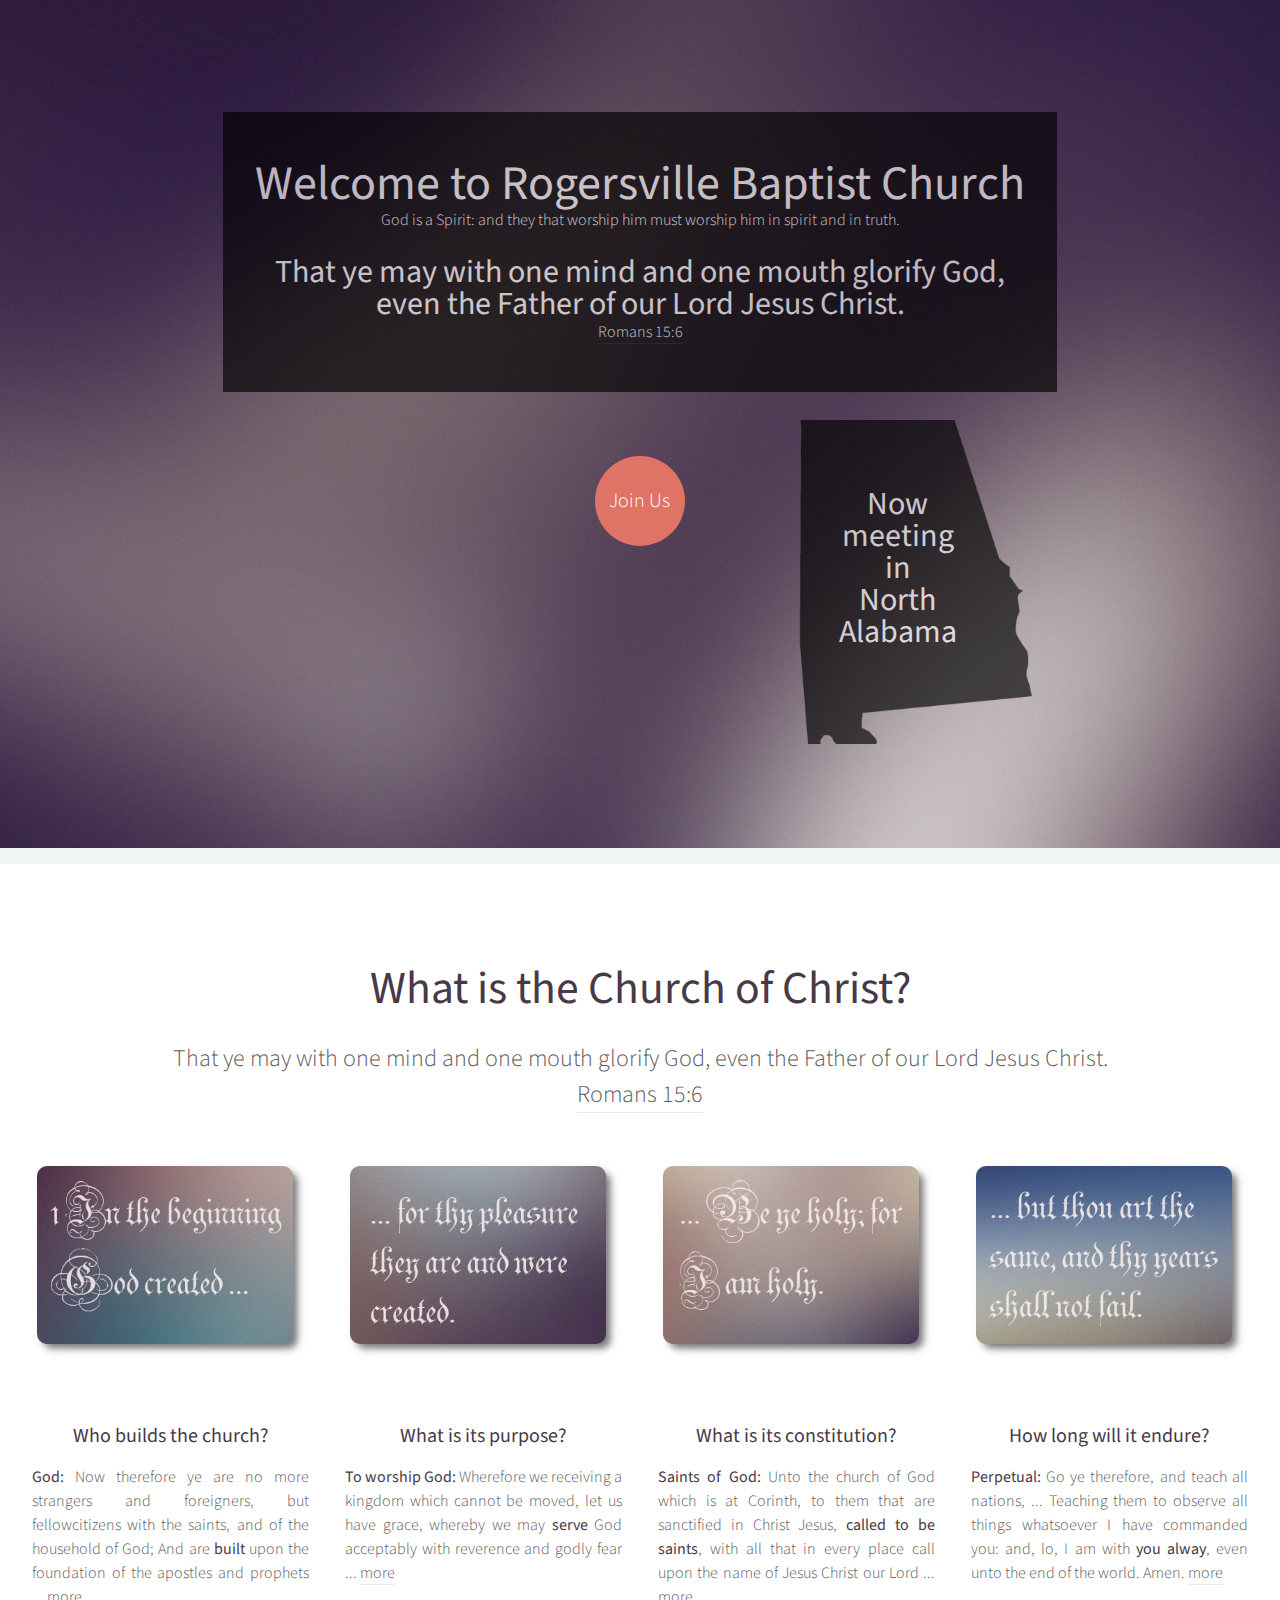
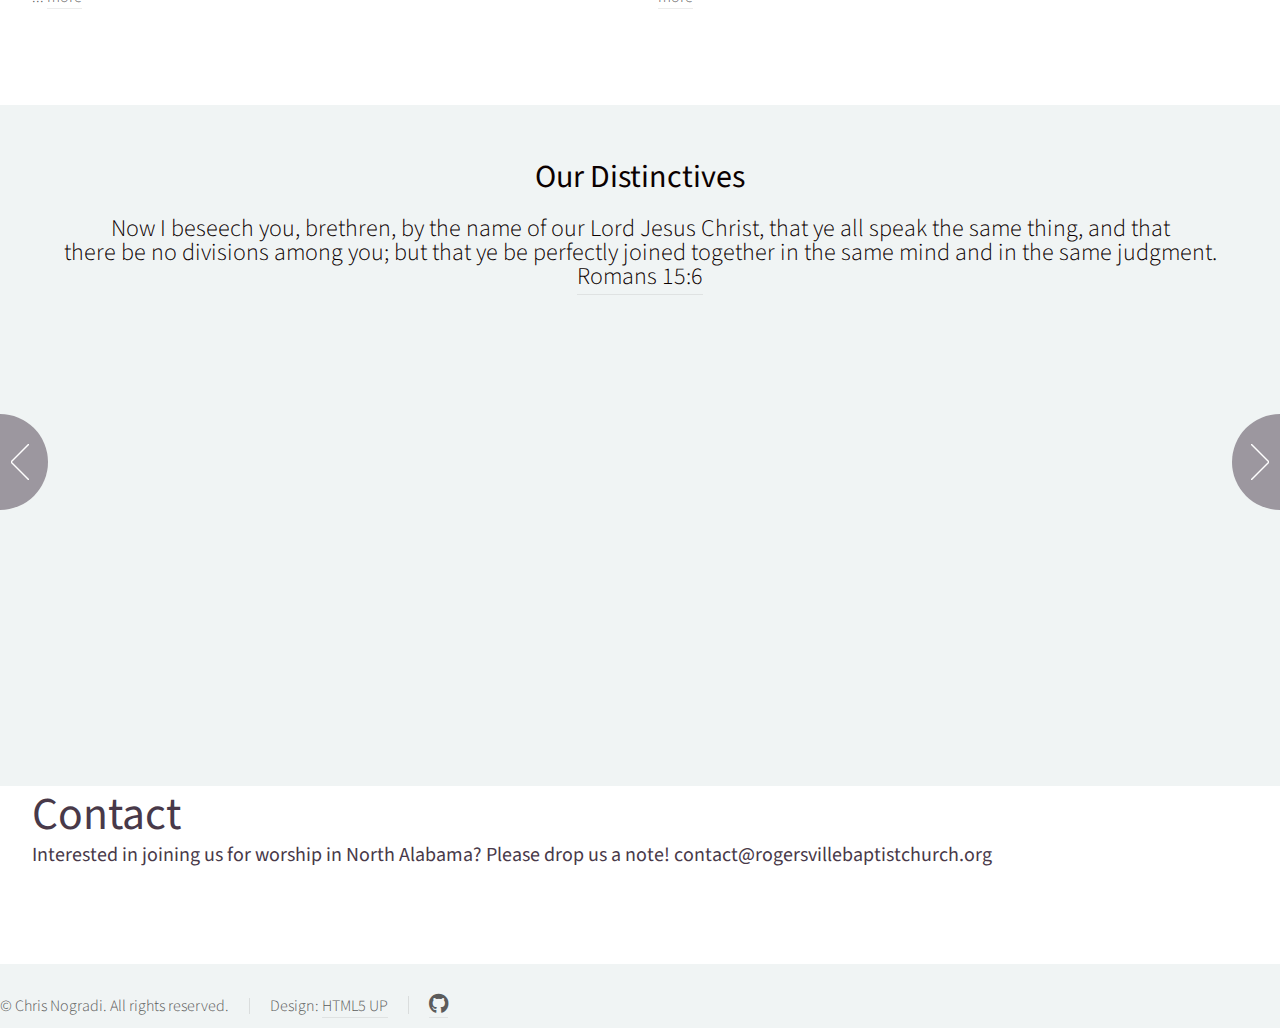
==== commit 54e5d953: "Update subtitle" ====
--- a/index.html
+++ b/index.html
@@ -26,9 +26,9 @@
 						God is a Spirit: and they that worship him must worship him in spirit and in truth.
 						<br><br>
 						<h2>
-						Dedicated to uniting those agreed with us that we may walk together.
+							That ye may with one mind and one mouth glorify God,<br/>even the Father of our Lord Jesus Christ.
 						</h2>
-						<a href="https://www.biblegateway.com/passage/?search=Amos%203%3A3&version=KJV">Amos 3:3</a>
+						<a href="https://www.biblegateway.com/passage/?search=Romans%2015%3A6&version=KJV">Romans 15:6</a>
 						
 						
 						</div>
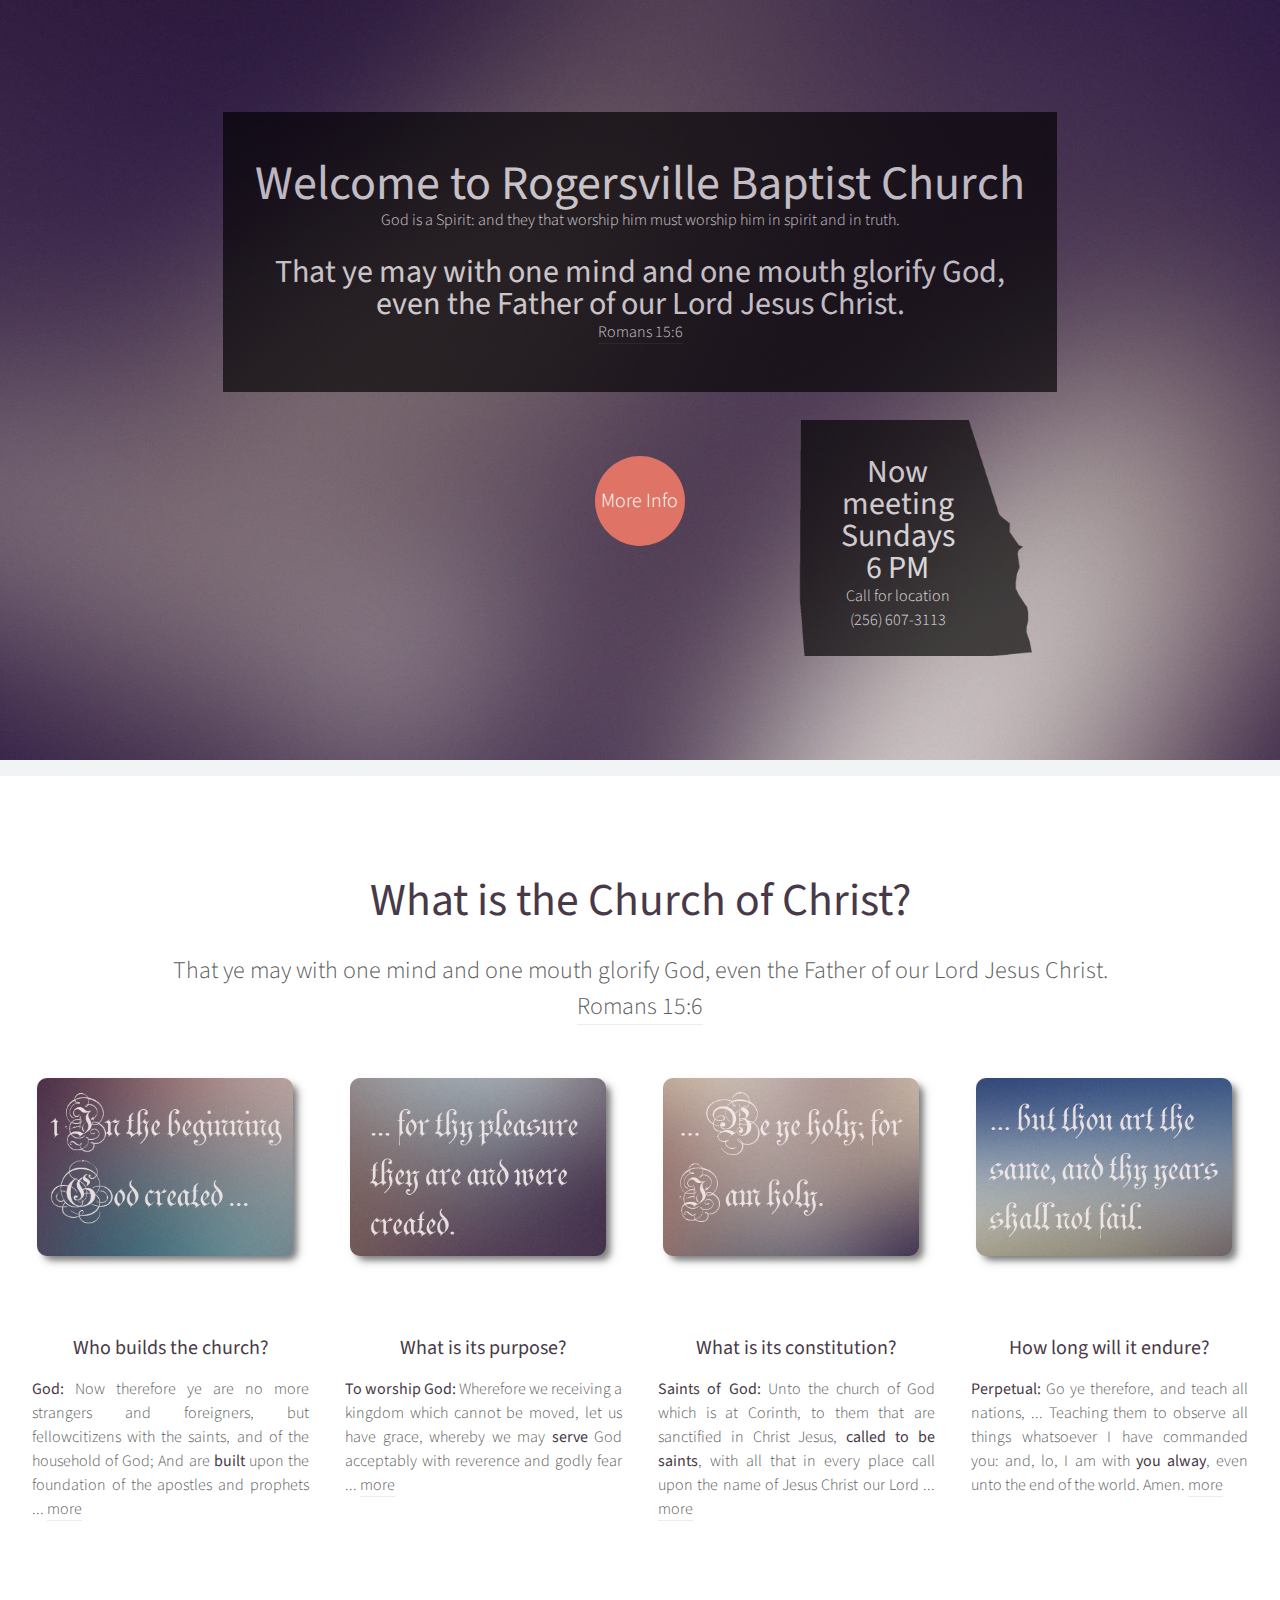
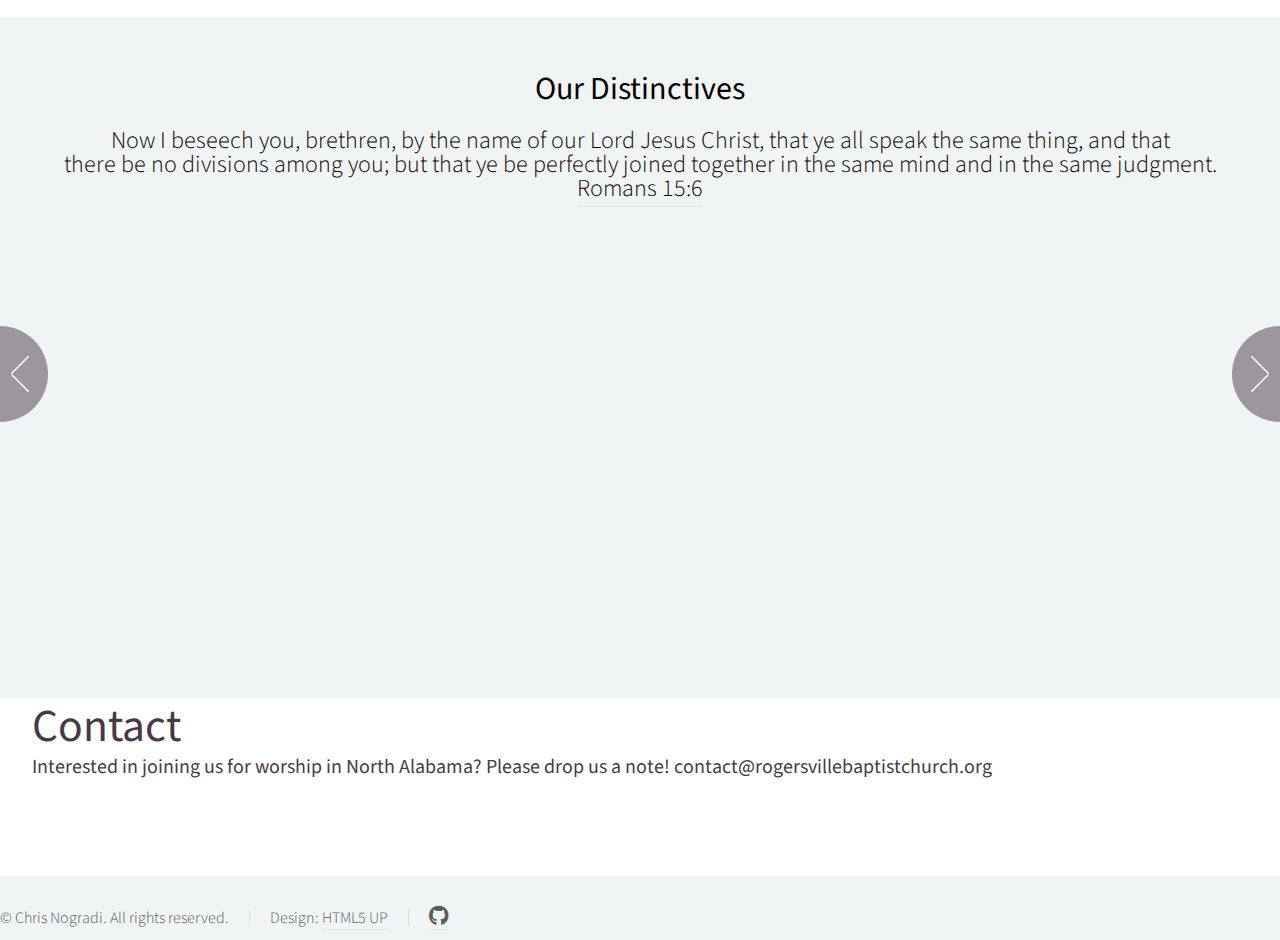
==== commit 447ec3b4: "Update time and location info" ====
--- a/index.html
+++ b/index.html
@@ -41,10 +41,10 @@
 											<p/>
 										</article>
 										<article class="col-4 col-5-mobile special">
-											<a href="#features" class="button circled scrolly">Join Us</a>
+											<a href="#features" class="button circled scrolly">More Info</a>
 										</article>
 										<article class="col-4 col-6-mobile special meeting">
-											<h2><br>Now<br>meeting<br>in<br>North<br>Alabama<br><br><br><br></h2>
+											<h2>Now<br>meeting<br>Sundays<br>6 PM</h2>Call for location<br>(256) 607-3113<br><br></h2>
 										</article>
 								</div>
 							</footer>
